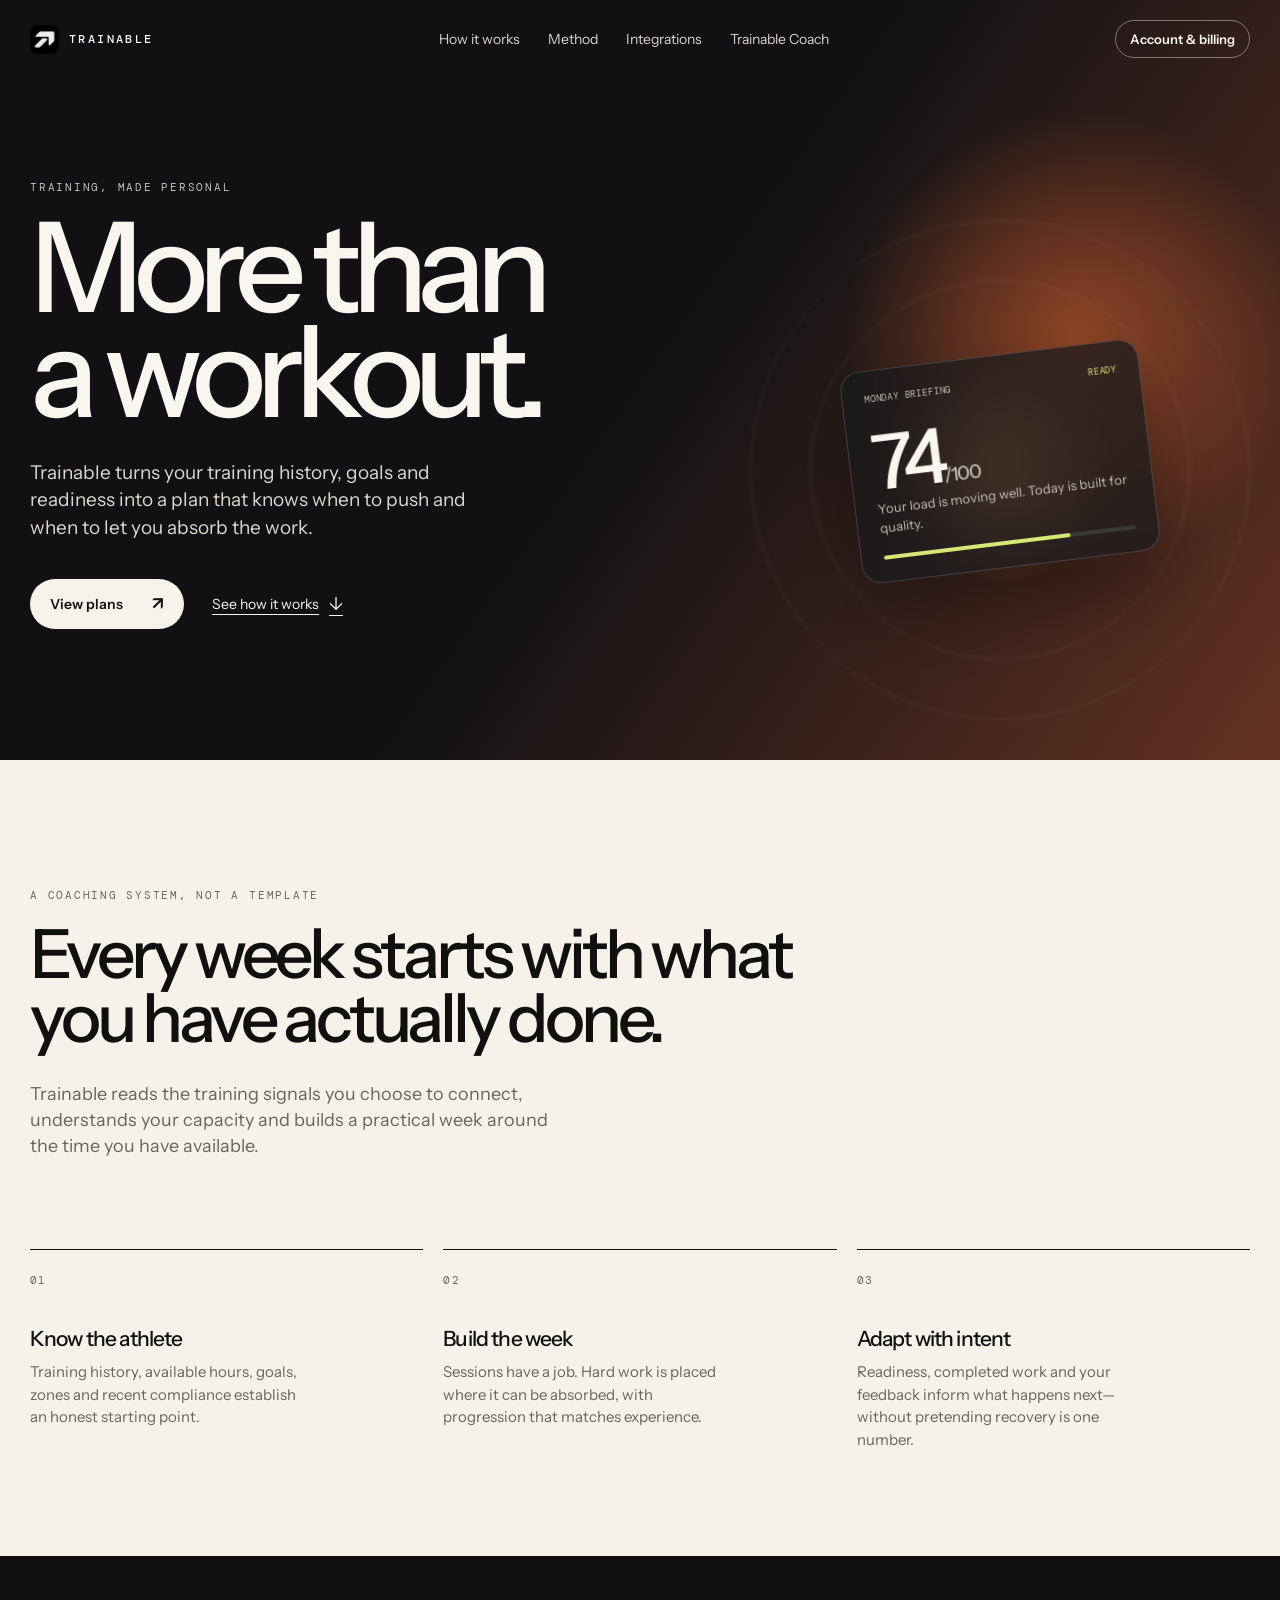
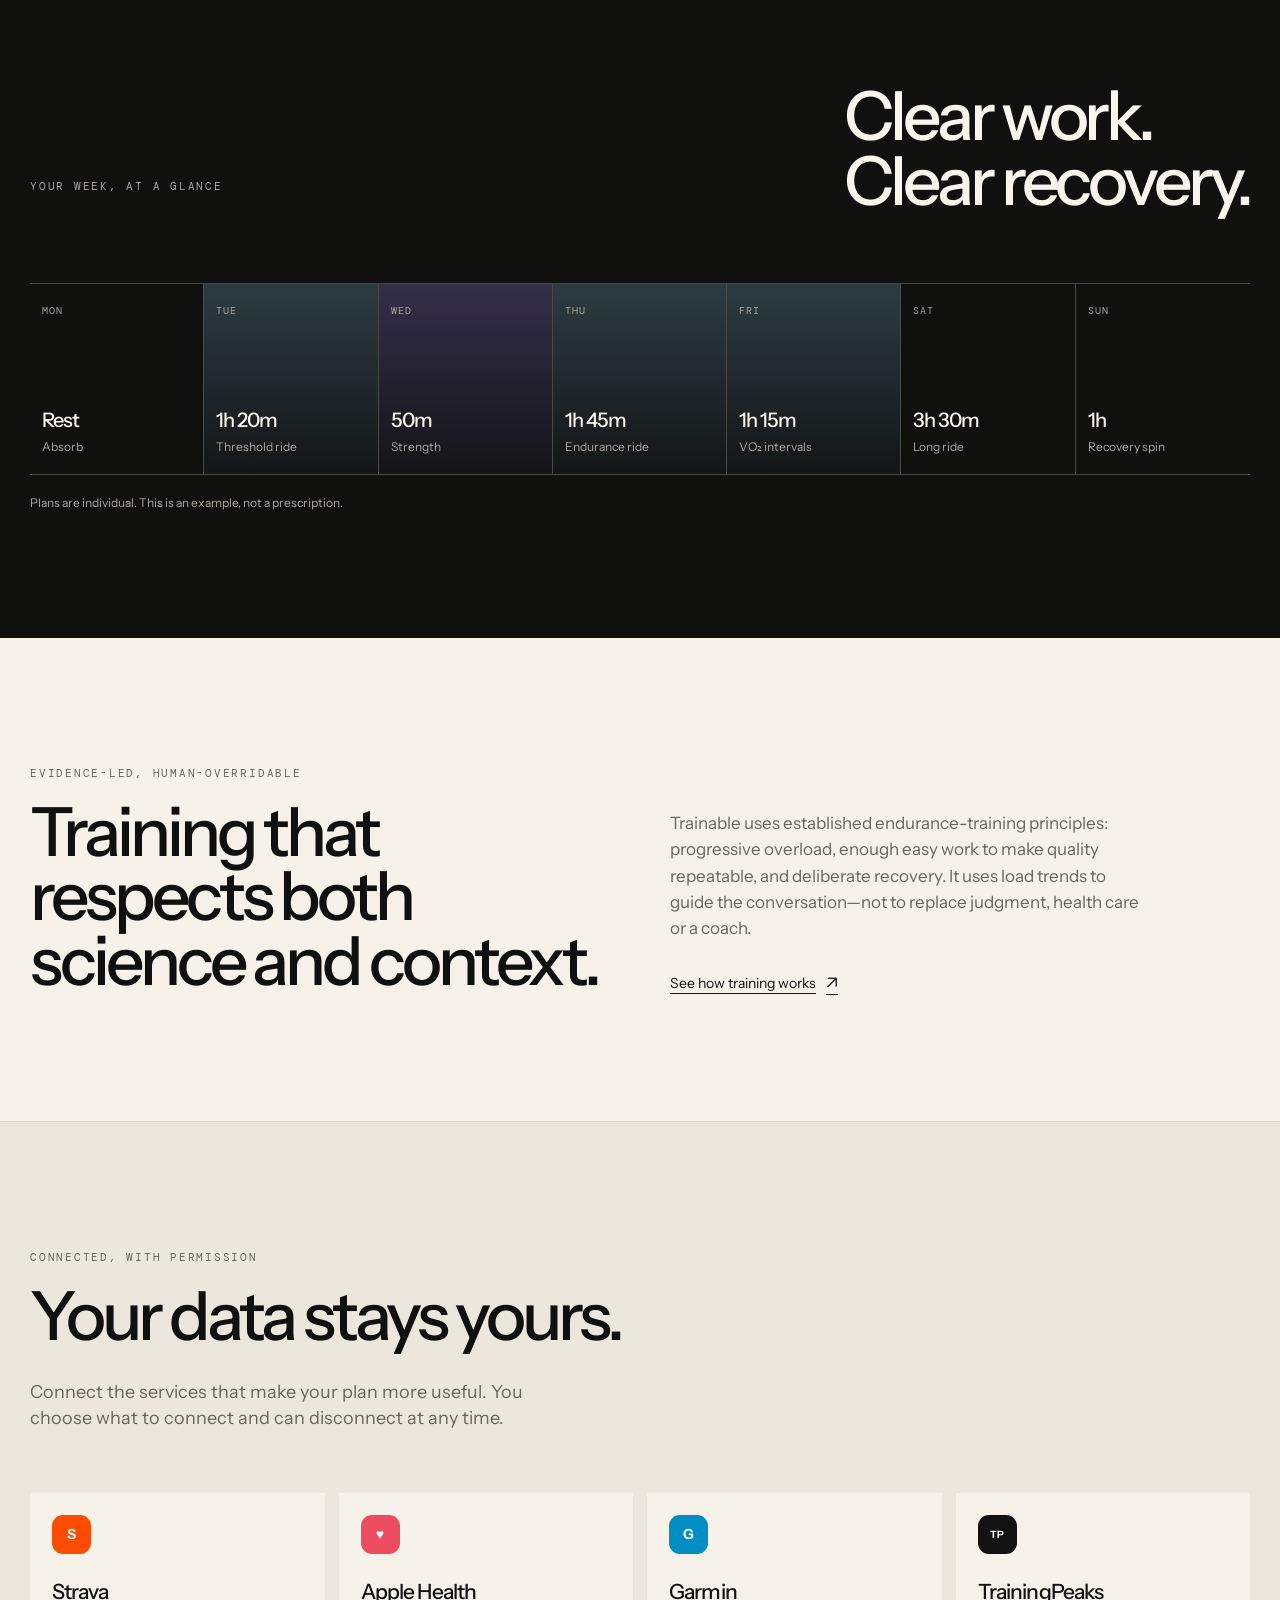
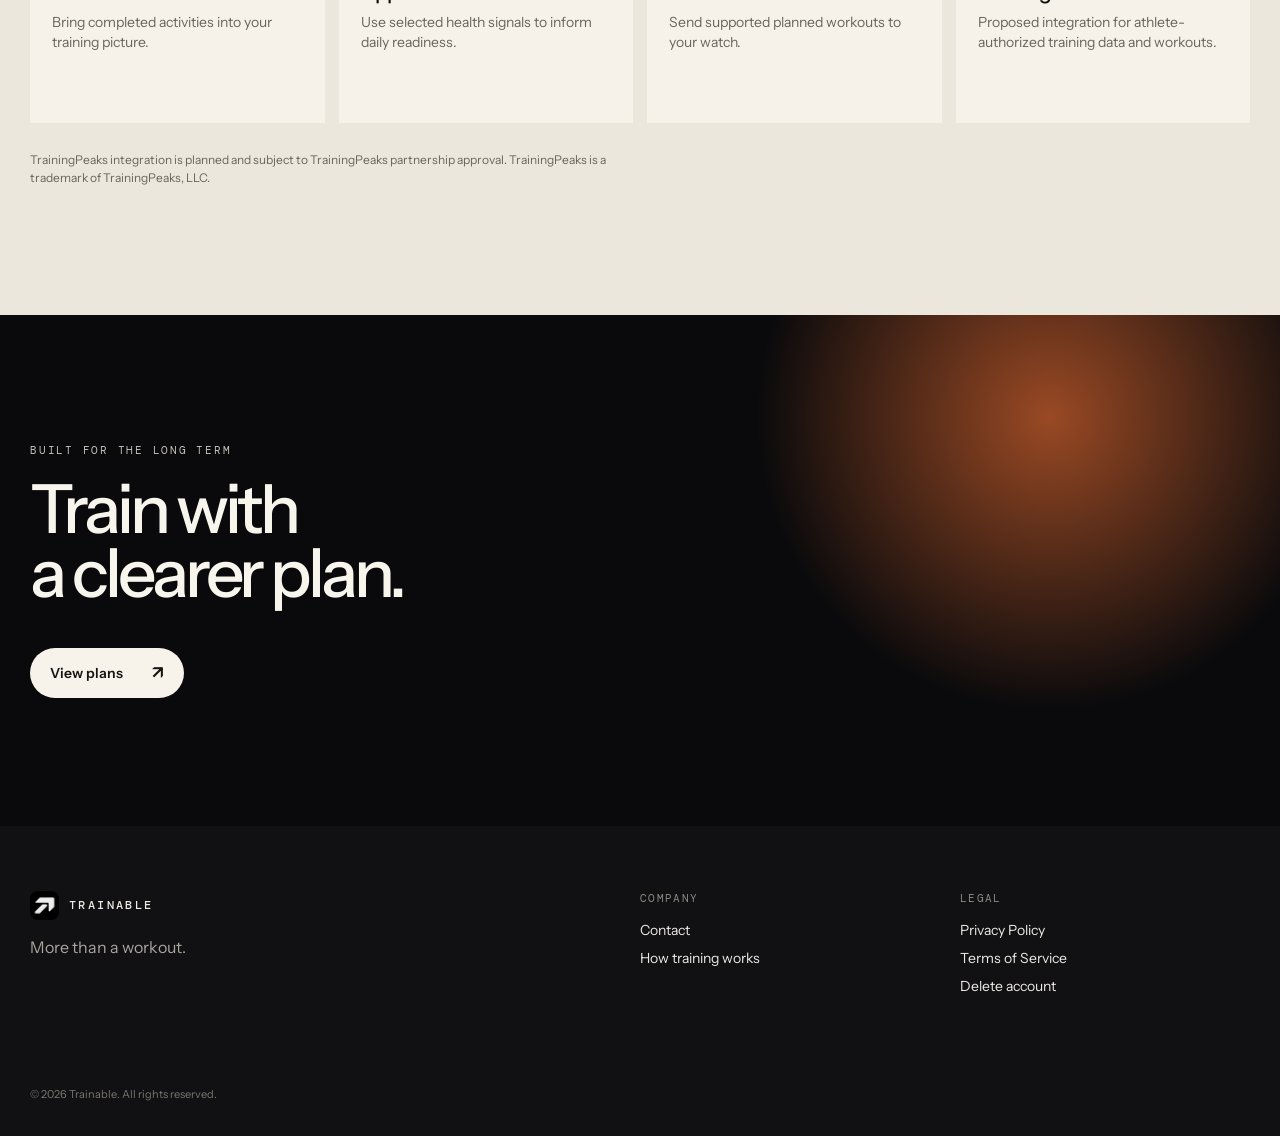
==== index.html @ 9a275805 "Launch Trainable website and coach workspace" ====
<!doctype html>
<html lang="en">
  <head>
    <meta charset="utf-8" />
    <meta name="viewport" content="width=device-width, initial-scale=1" />
    <meta name="description" content="Trainable creates adaptive endurance training plans from your real training data, goals, and readiness." />
    <meta name="theme-color" content="#0a0a0c" />
    <title>Trainable — More than a workout</title>
    <link rel="icon" href="./assets/trainable-mark-dark.png" type="image/png" />
    <link rel="stylesheet" href="./styles.css" />
  </head>
  <body>
    <header class="site-header">
      <a class="wordmark" href="#top" aria-label="Trainable home">
        <img class="brand-logo" src="./assets/trainable-mark-dark.png" alt="" />
        <span>TRAINABLE</span>
      </a>
      <nav aria-label="Main navigation">
        <a href="#how-it-works">How it works</a>
        <a href="#method">Method</a>
        <a href="#integrations">Integrations</a>
        <a href="./coach/">Trainable Coach</a>
      </nav>
      <a class="header-cta" href="./billing.html">Account & billing</a>
    </header>

    <main id="top">
      <section class="hero section">
        <p class="eyebrow">TRAINING, MADE PERSONAL</p>
        <h1>More than<br />a workout.</h1>
        <p class="hero-copy">Trainable turns your training history, goals and readiness into a plan that knows when to push and when to let you absorb the work.</p>
        <div class="hero-actions">
          <a class="button button-light" href="./billing.html">View plans <span>↗</span></a>
          <a class="text-link" href="#how-it-works">See how it works <span>↓</span></a>
        </div>
        <div class="hero-orbit" aria-hidden="true">
          <div class="orb orb-one"></div><div class="orb orb-two"></div><div class="orb orb-three"></div>
          <div class="hero-card">
            <div class="hero-card-top"><span>MONDAY BRIEFING</span><em>READY</em></div>
            <strong>74<span>/100</span></strong>
            <p>Your load is moving well. Today is built for quality.</p>
            <div class="meter"><i></i></div>
          </div>
        </div>
      </section>

      <section class="statement section" id="how-it-works">
        <p class="eyebrow">A COACHING SYSTEM, NOT A TEMPLATE</p>
        <h2>Every week starts with what you have actually done.</h2>
        <p class="lede">Trainable reads the training signals you choose to connect, understands your capacity and builds a practical week around the time you have available.</p>
        <div class="feature-grid">
          <article><span class="number">01</span><h3>Know the athlete</h3><p>Training history, available hours, goals, zones and recent compliance establish an honest starting point.</p></article>
          <article><span class="number">02</span><h3>Build the week</h3><p>Sessions have a job. Hard work is placed where it can be absorbed, with progression that matches experience.</p></article>
          <article><span class="number">03</span><h3>Adapt with intent</h3><p>Readiness, completed work and your feedback inform what happens next—without pretending recovery is one number.</p></article>
        </div>
      </section>

      <section class="week section">
        <div class="section-heading"><p class="eyebrow">YOUR WEEK, AT A GLANCE</p><h2>Clear work.<br />Clear recovery.</h2></div>
        <div class="week-board" aria-label="Example weekly training plan">
          <div class="day"><span>MON</span><b>Rest</b><small>Absorb</small></div>
          <div class="day ride"><span>TUE</span><b>1h 20m</b><small>Threshold ride</small></div>
          <div class="day gym"><span>WED</span><b>50m</b><small>Strength</small></div>
          <div class="day ride"><span>THU</span><b>1h 45m</b><small>Endurance ride</small></div>
          <div class="day ride"><span>FRI</span><b>1h 15m</b><small>VO₂ intervals</small></div>
          <div class="day"><span>SAT</span><b>3h 30m</b><small>Long ride</small></div>
          <div class="day"><span>SUN</span><b>1h</b><small>Recovery spin</small></div>
        </div>
        <p class="week-note">Plans are individual. This is an example, not a prescription.</p>
      </section>

      <section class="method section" id="method">
        <div><p class="eyebrow">EVIDENCE-LED, HUMAN-OVERRIDABLE</p><h2>Training that respects both science and context.</h2></div>
        <div class="method-copy"><p>Trainable uses established endurance-training principles: progressive overload, enough easy work to make quality repeatable, and deliberate recovery. It uses load trends to guide the conversation—not to replace judgment, health care or a coach.</p><a class="text-link" href="./training-method.html">See how training works <span>↗</span></a></div>
      </section>

      <section class="integrations section" id="integrations">
        <p class="eyebrow">CONNECTED, WITH PERMISSION</p>
        <h2>Your data stays yours.</h2>
        <p class="lede">Connect the services that make your plan more useful. You choose what to connect and can disconnect at any time.</p>
        <div class="integration-grid">
          <div><span class="integration-icon strava">S</span><h3>Strava</h3><p>Bring completed activities into your training picture.</p></div>
          <div><span class="integration-icon health">♥</span><h3>Apple Health</h3><p>Use selected health signals to inform daily readiness.</p></div>
          <div><span class="integration-icon garmin">G</span><h3>Garmin</h3><p>Send supported planned workouts to your watch.</p></div>
          <div><span class="integration-icon tp">TP</span><h3>TrainingPeaks</h3><p>Proposed integration for athlete-authorized training data and workouts.</p></div>
        </div>
        <p class="disclosure">TrainingPeaks integration is planned and subject to TrainingPeaks partnership approval. TrainingPeaks is a trademark of TrainingPeaks, LLC.</p>
      </section>

      <section class="cta section">
        <p class="eyebrow">BUILT FOR THE LONG TERM</p>
        <h2>Train with<br />a clearer plan.</h2>
        <a class="button button-light" href="./billing.html">View plans <span>↗</span></a>
      </section>
    </main>

    <footer>
      <div class="footer-brand"><a class="wordmark" href="#top"><img class="brand-logo" src="./assets/trainable-mark-dark.png" alt="" /><span>TRAINABLE</span></a><p>More than a workout.</p></div>
      <div><p class="footer-label">COMPANY</p><a href="mailto:matthewd7772@gmail.com">Contact</a><a href="./training-method.html">How training works</a></div>
      <div><p class="footer-label">LEGAL</p><a href="https://txrsajvaqhqrlpsgjeyn.supabase.co/storage/v1/object/public/public-docs/privacy-policy.txt">Privacy Policy</a><a href="https://txrsajvaqhqrlpsgjeyn.supabase.co/storage/v1/object/public/public-docs/terms-of-service.txt">Terms of Service</a><a href="mailto:matthewd7772@gmail.com?subject=Trainable%20account%20deletion">Delete account</a></div>
      <p class="copyright">© 2026 Trainable. All rights reserved.</p>
    </footer>
  </body>
</html>
---- styles.css ----
@import url('https://fonts.googleapis.com/css2?family=DM+Mono:wght@400;500&family=Instrument+Sans:ital,wdth,wght@0,75..100,400..700;1,75..100,400..700&display=swap');

:root { --paper:#f6f2ea; --ink:#10100f; --soft:#69655c; --line:#d9d3c8; --carbon:#0a0a0c; --card:#18191c; --ember:#df642e; --lime:#d7e773; }
* { box-sizing:border-box; } html { scroll-behavior:smooth; } body { margin:0; background:var(--paper); color:var(--ink); font-family:"Instrument Sans",Arial,sans-serif; } a { color:inherit; text-decoration:none; } .section { padding:clamp(72px,10vw,150px) max(24px,calc((100vw - 1220px)/2)); } .site-header { height:78px; width:100%; display:flex; align-items:center; justify-content:space-between; padding:0 max(24px,calc((100vw - 1220px)/2)); position:absolute; z-index:2; color:#f9f6ef; } .wordmark { display:flex; align-items:center; gap:10px; font-family:"DM Mono",monospace; font-size:12px; letter-spacing:.20em; font-weight:500; } .brand-logo { width:29px; height:29px; display:block; object-fit:cover; border-radius:8px; } nav { display:flex; gap:28px; font-size:14px; color:#d9d4ca; } nav a:hover,.text-link:hover { opacity:.65; } .header-cta { font-size:13px; font-weight:600; border:1px solid rgba(255,255,255,.4); padding:10px 14px; border-radius:100px; }
.hero { min-height:760px; overflow:hidden; position:relative; color:#f9f6ef; background:radial-gradient(circle at 84% 45%,rgba(217,98,46,.56),transparent 20%),linear-gradient(125deg,#111114 16%,#111114 50%,#633222 100%); padding-top:180px; } .eyebrow { margin:0 0 20px; font-family:"DM Mono",monospace; font-size:11px; letter-spacing:.16em; color:var(--soft); } .hero .eyebrow,.cta .eyebrow { color:#c5c0b7; } h1,h2,h3,p { margin-top:0; } h1 { max-width:760px; font-size:clamp(58px,9.8vw,142px); font-weight:500; letter-spacing:-.075em; line-height:.84; margin-bottom:34px; } .hero-copy { font-size:19px; line-height:1.45; max-width:460px; color:#ddd8cf; } .hero-actions { display:flex; align-items:center; gap:28px; margin-top:38px; } .button { display:inline-flex; gap:28px; align-items:center; border-radius:100px; padding:16px 20px; font-size:14px; font-weight:600; } .button-light { background:#f7f3eb; color:#141413; } .button span,.text-link span { font-size:18px; line-height:0; } .text-link { font-size:14px; display:inline-flex; gap:10px; align-items:center; text-decoration:underline; text-underline-offset:5px; }
.hero-orbit { width:500px; height:500px; position:absolute; right:max(24px,calc((100vw - 1220px)/2)); bottom:40px; } .orb { position:absolute; border-radius:50%; filter:blur(2px); } .orb-one { width:100%; height:100%; border:1px solid rgba(255,255,255,.13); } .orb-two { width:76%; height:76%; left:12%; top:12%; border:1px solid rgba(255,255,255,.15); } .orb-three { width:50%; height:50%; left:25%; top:25%; background:radial-gradient(circle,#f2a05e,transparent 65%); opacity:.55; } .hero-card { position:absolute; left:20%; top:27%; width:300px; padding:22px; background:rgba(23,24,27,.72); border:1px solid rgba(255,255,255,.16); backdrop-filter:blur(16px); border-radius:20px; transform:rotate(-7deg); box-shadow:0 35px 80px rgba(0,0,0,.34); } .hero-card-top { display:flex; justify-content:space-between; font-family:"DM Mono",monospace; color:#c6c1b7; font-size:9px; letter-spacing:.09em; } .hero-card-top em { font-style:normal; color:var(--lime); } .hero-card strong { display:block; font-size:76px; font-weight:500; letter-spacing:-.07em; margin:28px 0 6px; line-height:.8; } .hero-card strong span { font-size:19px; color:#beb8ae; letter-spacing:-.04em; } .hero-card p { color:#c6c1b7; font-size:13px; line-height:1.45; margin:0; } .meter { height:4px; background:#393936; border-radius:99px; margin-top:19px; overflow:hidden; } .meter i { display:block; width:74%; height:100%; background:var(--lime); border-radius:inherit; }
.statement { padding-bottom:90px; } h2 { font-size:clamp(40px,5.3vw,75px); font-weight:500; letter-spacing:-.06em; line-height:.95; max-width:790px; margin-bottom:30px; } .lede { max-width:540px; color:var(--soft); font-size:18px; line-height:1.45; } .feature-grid { display:grid; grid-template-columns:repeat(3,1fr); gap:20px; margin-top:90px; } .feature-grid article { border-top:1px solid var(--ink); padding-top:18px; } .number,.footer-label { color:var(--soft); font:11px "DM Mono",monospace; letter-spacing:.12em; } h3 { font-size:21px; font-weight:500; letter-spacing:-.04em; margin:38px 0 10px; } .feature-grid p { max-width:285px; color:var(--soft); font-size:15px; line-height:1.5; }
.week { background:var(--ink); color:#f8f5ed; } .section-heading { display:flex; align-items:flex-end; justify-content:space-between; } .section-heading h2 { margin-bottom:0; } .week .eyebrow { color:#aaa69d; } .week-board { margin-top:70px; display:grid; grid-template-columns:repeat(7,1fr); border-top:1px solid #4a4945; border-bottom:1px solid #4a4945; } .day { min-height:190px; padding:20px 12px; border-right:1px solid #4a4945; display:flex; flex-direction:column; } .day:last-child { border-right:0; } .day span { font:10px "DM Mono",monospace; color:#aaa69d; letter-spacing:.1em; } .day b { margin-top:auto; font-size:20px; letter-spacing:-.05em; font-weight:500; } .day small { margin-top:7px; color:#aaa69d; font-size:12px; } .day.ride { background:linear-gradient(180deg,rgba(131,190,222,.25),rgba(131,190,222,.03)); } .day.gym { background:linear-gradient(180deg,rgba(158,138,245,.25),rgba(158,138,245,.03)); } .week-note { color:#aaa69d; font-size:12px; margin:20px 0 0; }
.method { display:grid; grid-template-columns:1fr 1fr; gap:60px; border-bottom:1px solid var(--line); } .method h2 { margin-bottom:0; } .method-copy { padding-top:44px; max-width:470px; } .method-copy p { color:var(--soft); line-height:1.55; font-size:17px; margin-bottom:30px; }
.integrations { background:#ece7dc; } .integration-grid { margin-top:62px; display:grid; grid-template-columns:repeat(4,1fr); gap:14px; } .integration-grid>div { background:var(--paper); padding:22px; min-height:230px; display:flex; flex-direction:column; } .integration-grid h3 { margin:25px 0 8px; } .integration-grid p { color:var(--soft); font-size:14px; line-height:1.45; margin:0; } .integration-icon { display:grid; place-items:center; height:39px; width:39px; border-radius:11px; color:#fff; font-size:14px; font-weight:700; } .strava { background:#fc4c02; } .health { background:#ec4d61; } .garmin { background:#008ec4; } .tp { background:#121212; font-size:10px; } .disclosure { max-width:600px; color:var(--soft); font-size:12px; line-height:1.5; margin:28px 0 0; }
.cta { color:#f8f5ed; background:radial-gradient(circle at 82% 20%,rgba(214,100,46,.7),transparent 26%),#0a0a0c; } .cta h2 { margin-bottom:42px; } footer { min-height:310px; padding:65px max(24px,calc((100vw - 1220px)/2)) 30px; background:#111113; color:#eeebe4; display:grid; grid-template-columns:2fr 1fr 1fr; gap:30px; position:relative; } footer .wordmark { margin-bottom:17px; } .footer-brand>p { color:#aaa69d; } footer>div:not(.footer-brand) { display:flex; flex-direction:column; gap:10px; font-size:14px; } .footer-label { color:#8d8a83; margin:0 0 6px; } footer a:hover { color:var(--lime); } .copyright { position:absolute; bottom:24px; left:max(24px,calc((100vw - 1220px)/2)); color:#79766f; font-size:11px; }
.document-page { background:var(--paper); } .document-page .site-header { position:relative; color:var(--ink); border-bottom:1px solid var(--line); } .document-page .header-cta { border-color:var(--ink); } .document { max-width:940px; padding-top:110px; padding-bottom:130px; } .document h1 { font-size:clamp(55px,8vw,112px); max-width:900px; } .document .intro { font-size:21px; color:var(--soft); max-width:650px; line-height:1.45; margin-bottom:80px; } .document h2 { font-size:30px; margin:52px 0 15px; letter-spacing:-.045em; } .document main>p:not(.eyebrow):not(.intro) { max-width:680px; color:#3f3d38; font-size:17px; line-height:1.6; } .document-page footer { min-height:110px; display:block; padding-top:35px; } .document-page .copyright { position:static; }
@media (max-width:800px) { nav { display:none; } .hero { min-height:800px; padding-top:145px; } .hero-orbit { transform:scale(.75); transform-origin:bottom right; right:-75px; bottom:-5px; } .feature-grid,.integration-grid { grid-template-columns:1fr; gap:35px; } .feature-grid article { display:grid; grid-template-columns:70px 1fr; column-gap:10px; } .feature-grid h3 { margin:0; } .feature-grid p { grid-column:2; margin:12px 0 0; } .section-heading,.method { display:block; } .method-copy { padding-top:0; } .week-board { overflow-x:auto; grid-template-columns:repeat(7,112px); margin-right:-24px; } .day { min-height:170px; } .integration-grid>div { min-height:0; } footer { grid-template-columns:1fr 1fr; padding-bottom:85px; } .footer-brand { grid-column:1/-1; } }
@media (max-width:480px) { .header-cta { padding:8px 11px; } h1 { letter-spacing:-.08em; } .hero-copy { font-size:17px; max-width:330px; } .hero-actions { flex-direction:column; align-items:flex-start; gap:20px; } .hero-orbit { transform:scale(.58); right:-115px; bottom:-60px; } h2 { font-size:43px; } }

.billing-page { min-height:100vh; padding-top:160px; max-width:1220px; margin:auto; }
.billing-document .site-header { color:var(--ink); }
.billing-page h1 { font-size:clamp(54px,8vw,108px); max-width:760px; }
.billing-status { min-height:24px; margin:30px 0 0; color:var(--soft); font-size:15px; }
.billing-status.is-error { color:#aa2c22; }
.billing-form { display:grid; grid-template-columns:repeat(2,minmax(0,260px)) auto; gap:14px; align-items:end; margin-top:30px; }
.billing-form label { display:grid; gap:8px; color:var(--soft); font:11px "DM Mono",monospace; letter-spacing:.1em; }
.billing-form input { border:1px solid var(--line); background:#fffdfa; border-radius:4px; padding:14px; color:var(--ink); font:16px "Instrument Sans",sans-serif; }
.billing-form .button { border:0; cursor:pointer; }
.billing-plans { display:grid; grid-template-columns:repeat(2,minmax(0,360px)); gap:16px; margin-top:36px; }
.billing-plans[hidden], .billing-manage[hidden], .billing-form[hidden], .billing-social[hidden], .billing-sign-out[hidden] { display:none !important; }
.billing-social { display:flex; flex-wrap:wrap; gap:12px; align-items:center; margin-top:30px; }
.billing-social .button { border:1px solid var(--line); cursor:pointer; }
.billing-social p { flex-basis:100%; color:var(--soft); font-size:13px; margin:0; }
.billing-sign-out { display:inline-flex; border:0; background:none; cursor:pointer; margin-left:22px; color:inherit; }
.billing-plans article { background:var(--carbon); color:#f8f5ed; min-height:270px; padding:28px; display:flex; flex-direction:column; align-items:flex-start; }
.billing-plans article .eyebrow { color:#aaa69d; }.billing-plans h2 { font-size:40px; margin-bottom:12px; }.billing-plans p:not(.eyebrow) { color:#c8c3ba; line-height:1.45; }.billing-plans .button { margin-top:auto; border:0; cursor:pointer; }
.billing-manage { margin-top:28px; border:0; background:transparent; padding:0; cursor:pointer; color:var(--ink); }.billing-note { max-width:550px; margin-top:32px; color:var(--soft); font-size:13px; line-height:1.5; }
.billing-version { margin-top:12px; color:var(--soft); font:10px "DM Mono",monospace; letter-spacing:.08em; }
@media (max-width:800px) { .billing-page { padding-top:130px; }.billing-form,.billing-plans { grid-template-columns:1fr; max-width:420px; }.billing-form .button { width:max-content; } }
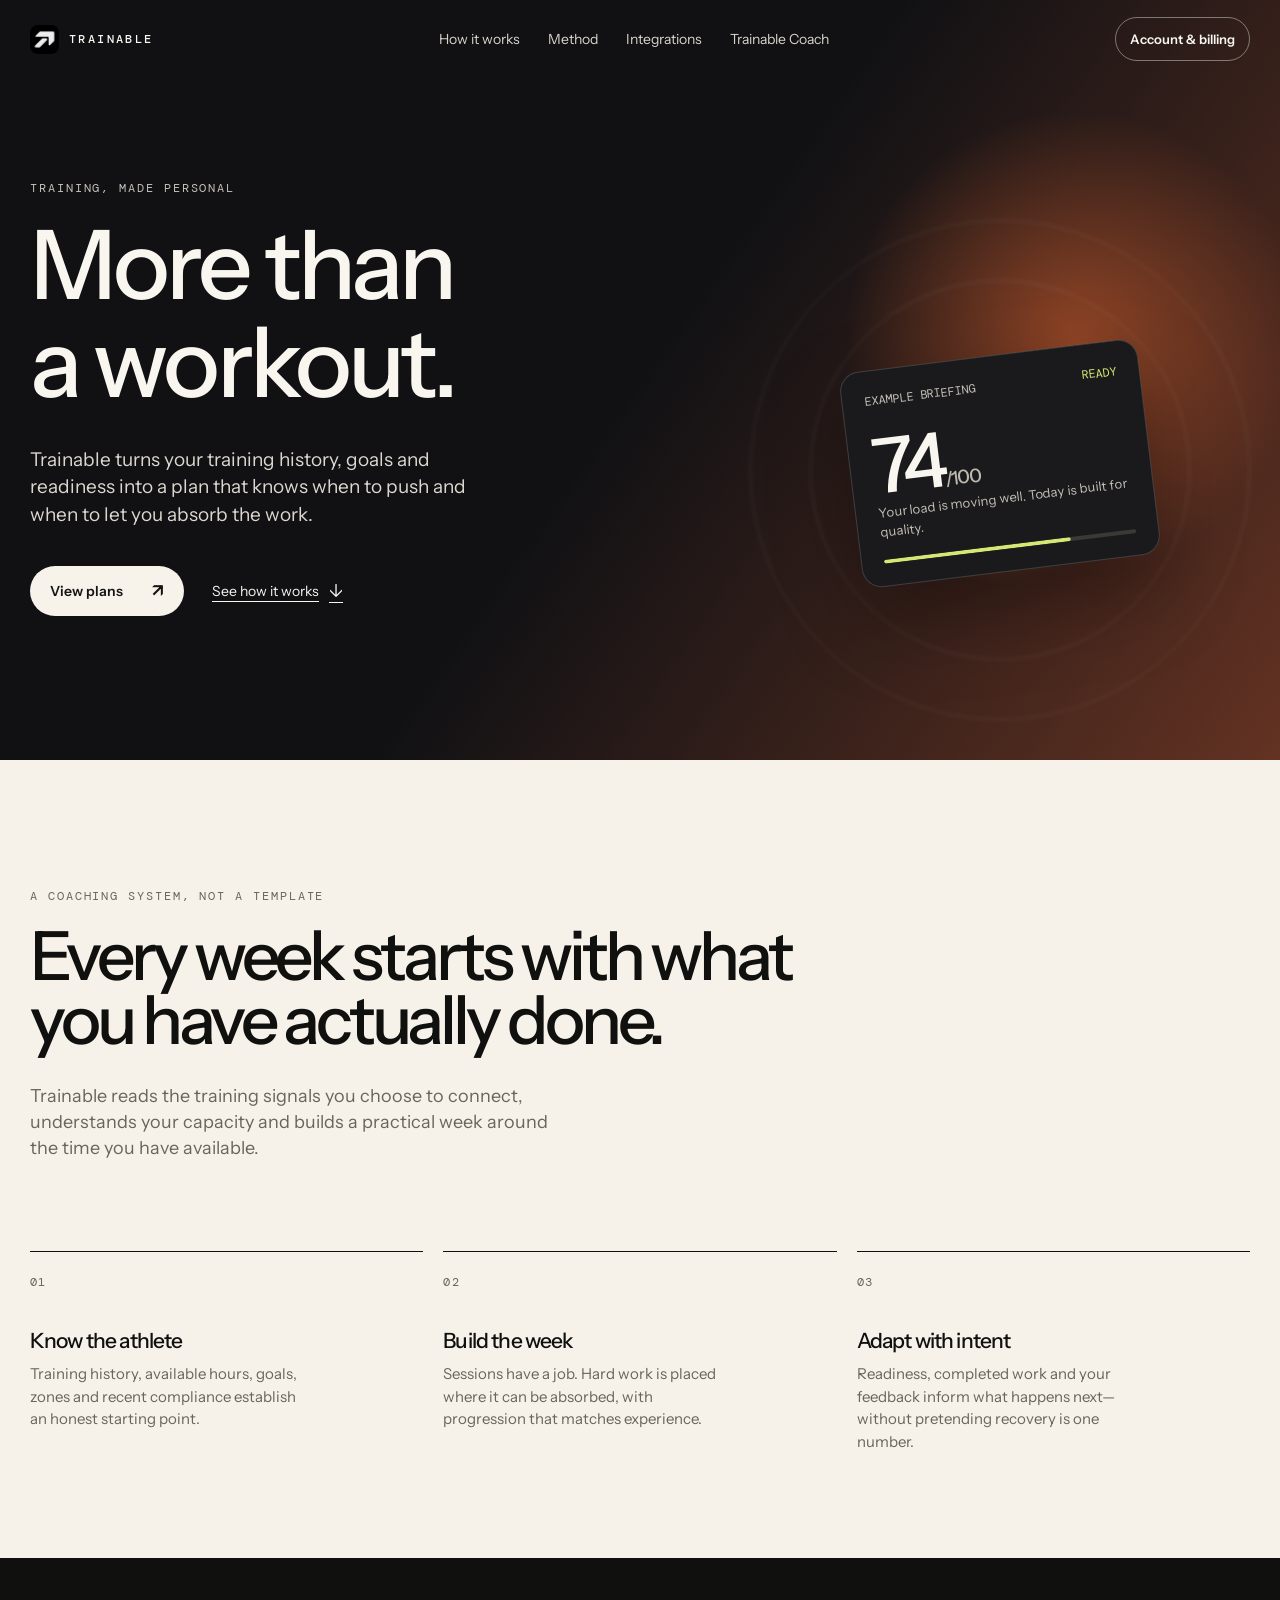
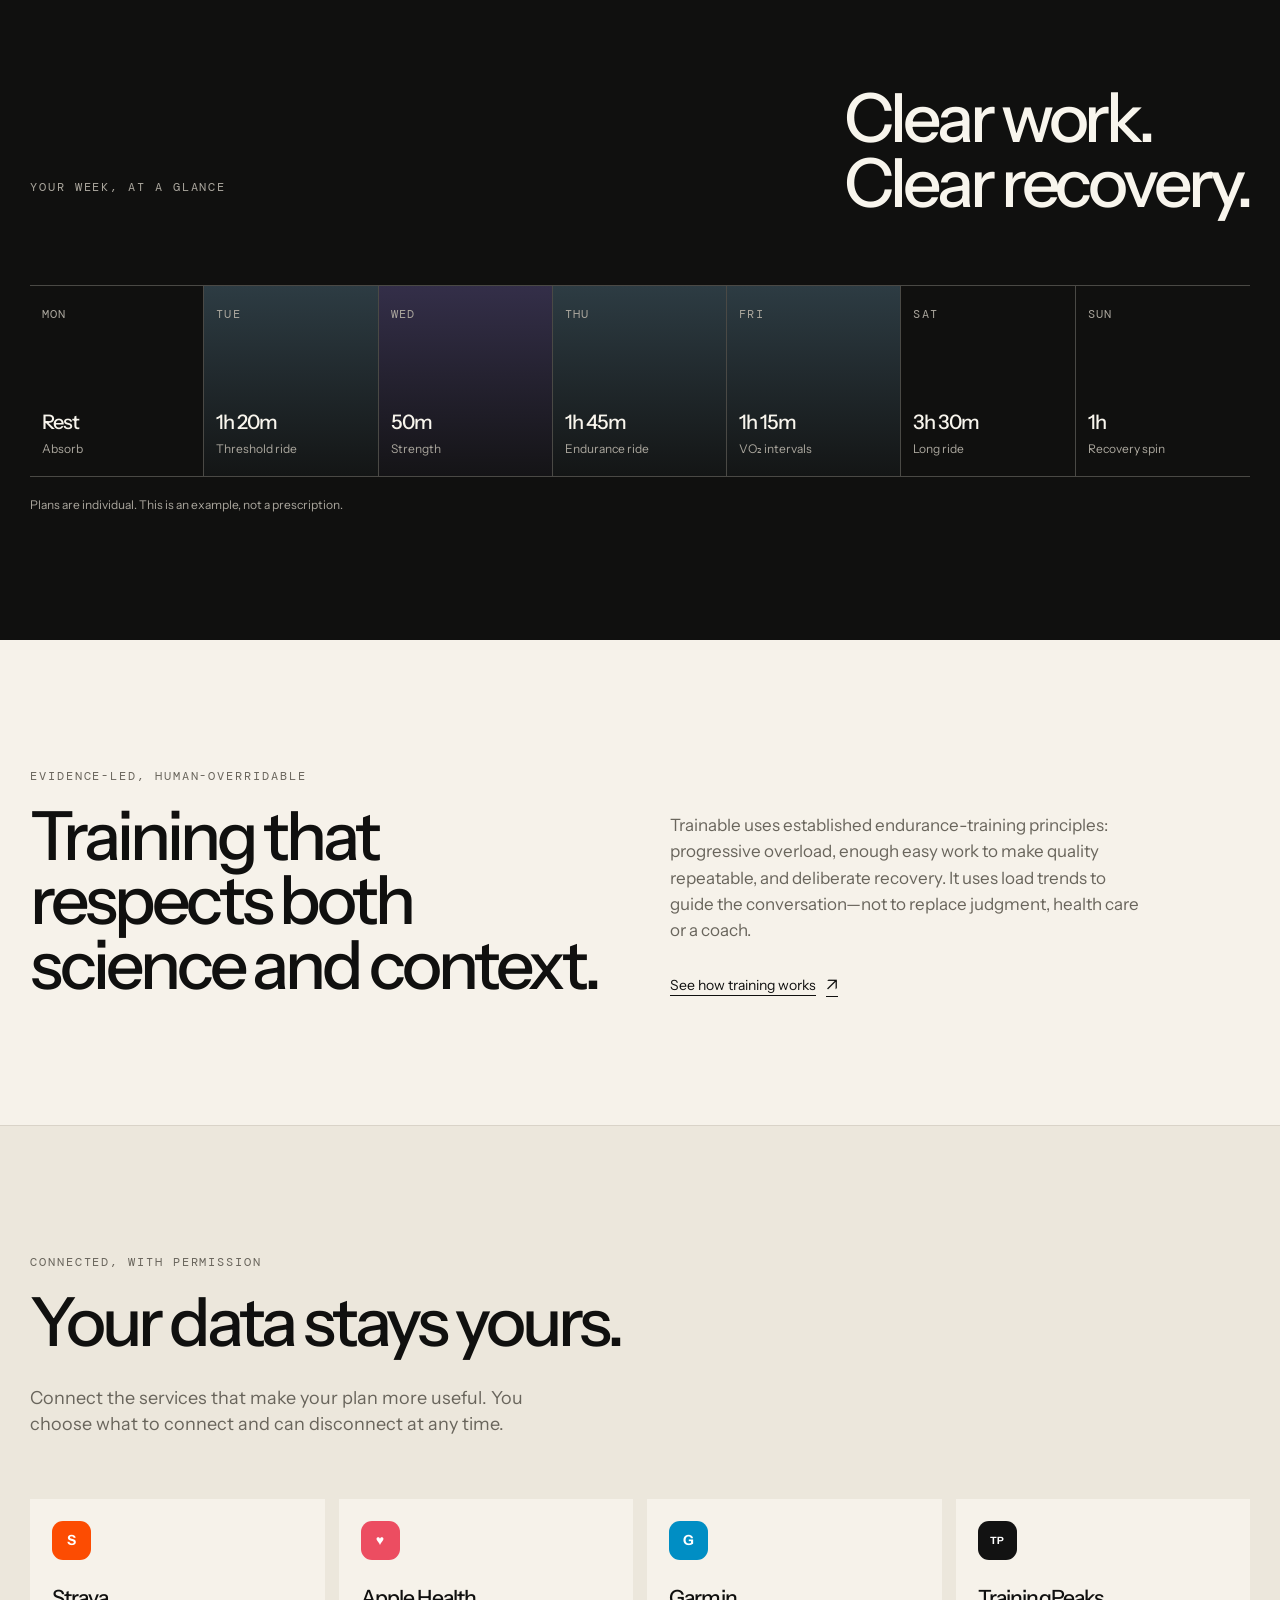
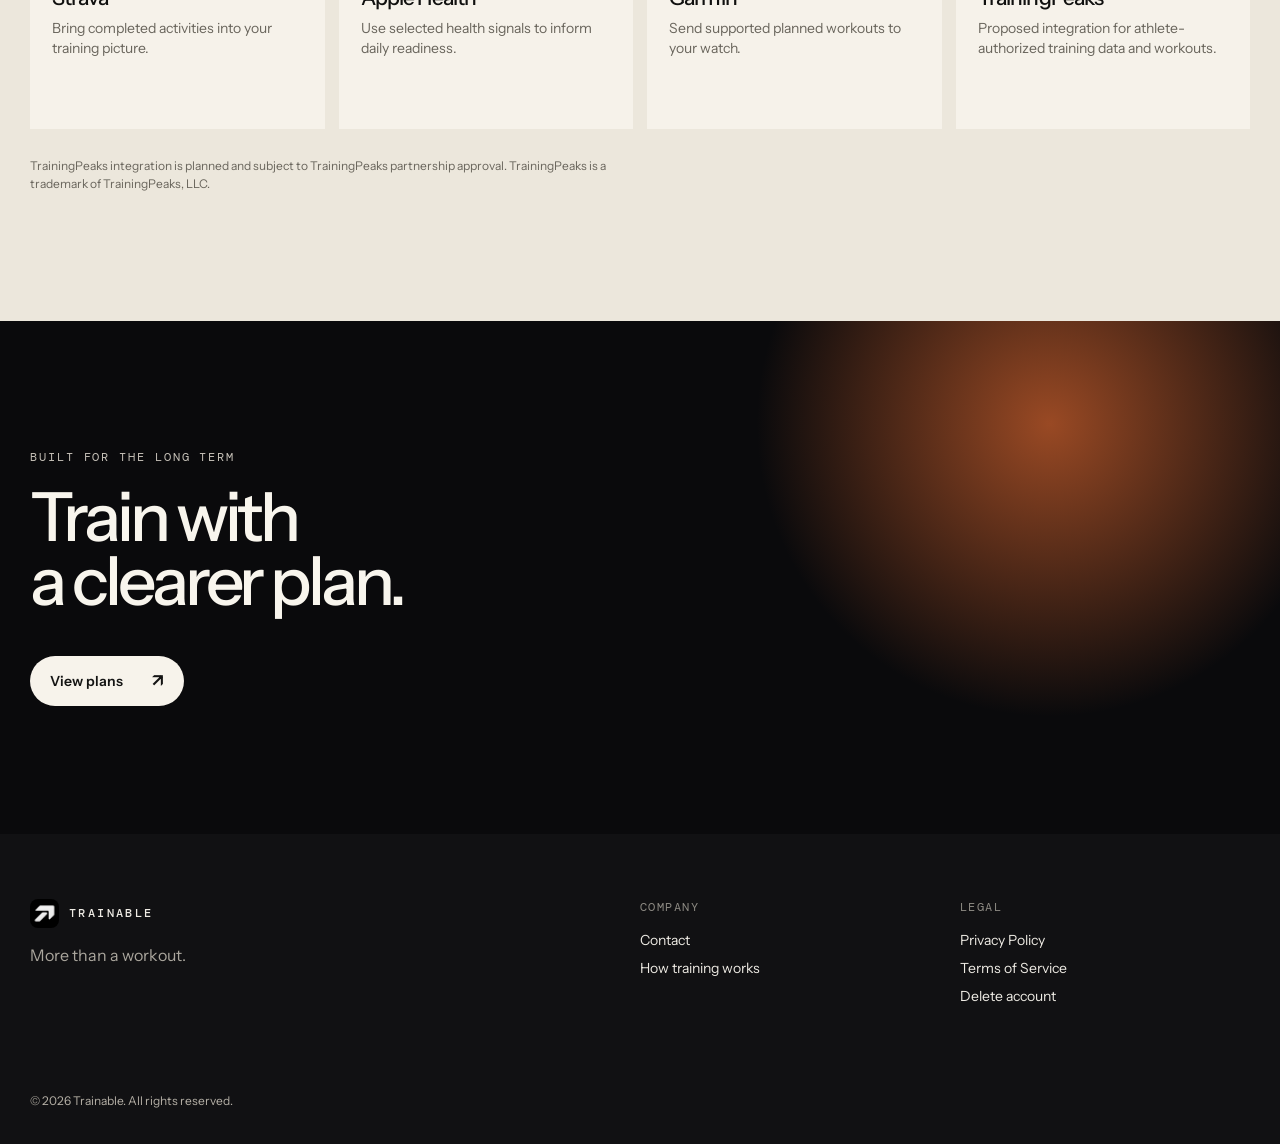
==== commit aab2671f: "Publish coach workspace improvements from Trainable PR #53 Static website bundle from merged source " ====
--- a/index.html
+++ b/index.html
@@ -7,9 +7,9 @@
     <meta name="theme-color" content="#0a0a0c" />
     <title>Trainable — More than a workout</title>
     <link rel="icon" href="./assets/trainable-mark-dark.png" type="image/png" />
-    <link rel="stylesheet" href="./styles.css" />
+    <link rel="stylesheet" href="./styles.css?v=20261024-site-1" />
   </head>
-  <body>
+  <body><a class="skip-link" href="#top">Skip to content</a>
     <header class="site-header">
       <a class="wordmark" href="#top" aria-label="Trainable home">
         <img class="brand-logo" src="./assets/trainable-mark-dark.png" alt="" />
@@ -22,9 +22,9 @@
         <a href="./coach/">Trainable Coach</a>
       </nav>
       <a class="header-cta" href="./billing.html">Account & billing</a>
-    </header>
+    <details class="site-mobile-nav"><summary>Menu</summary><nav aria-label="Site pages"><a href="./">Home</a><a href="./coach/">Coach workspace</a><a href="./training-method.html">Training method</a><a href="./billing.html">Account &amp; billing</a></nav></details></header>
 
-    <main id="top">
+    <main id="top" tabindex="-1">
       <section class="hero section">
         <p class="eyebrow">TRAINING, MADE PERSONAL</p>
         <h1>More than<br />a workout.</h1>
@@ -36,7 +36,7 @@
         <div class="hero-orbit" aria-hidden="true">
           <div class="orb orb-one"></div><div class="orb orb-two"></div><div class="orb orb-three"></div>
           <div class="hero-card">
-            <div class="hero-card-top"><span>MONDAY BRIEFING</span><em>READY</em></div>
+            <div class="hero-card-top"><span>EXAMPLE BRIEFING</span><em>READY</em></div>
             <strong>74<span>/100</span></strong>
             <p>Your load is moving well. Today is built for quality.</p>
             <div class="meter"><i></i></div>
--- a/styles.css
+++ b/styles.css
@@ -9,7 +9,7 @@
 .method { display:grid; grid-template-columns:1fr 1fr; gap:60px; border-bottom:1px solid var(--line); } .method h2 { margin-bottom:0; } .method-copy { padding-top:44px; max-width:470px; } .method-copy p { color:var(--soft); line-height:1.55; font-size:17px; margin-bottom:30px; }
 .integrations { background:#ece7dc; } .integration-grid { margin-top:62px; display:grid; grid-template-columns:repeat(4,1fr); gap:14px; } .integration-grid>div { background:var(--paper); padding:22px; min-height:230px; display:flex; flex-direction:column; } .integration-grid h3 { margin:25px 0 8px; } .integration-grid p { color:var(--soft); font-size:14px; line-height:1.45; margin:0; } .integration-icon { display:grid; place-items:center; height:39px; width:39px; border-radius:11px; color:#fff; font-size:14px; font-weight:700; } .strava { background:#fc4c02; } .health { background:#ec4d61; } .garmin { background:#008ec4; } .tp { background:#121212; font-size:10px; } .disclosure { max-width:600px; color:var(--soft); font-size:12px; line-height:1.5; margin:28px 0 0; }
 .cta { color:#f8f5ed; background:radial-gradient(circle at 82% 20%,rgba(214,100,46,.7),transparent 26%),#0a0a0c; } .cta h2 { margin-bottom:42px; } footer { min-height:310px; padding:65px max(24px,calc((100vw - 1220px)/2)) 30px; background:#111113; color:#eeebe4; display:grid; grid-template-columns:2fr 1fr 1fr; gap:30px; position:relative; } footer .wordmark { margin-bottom:17px; } .footer-brand>p { color:#aaa69d; } footer>div:not(.footer-brand) { display:flex; flex-direction:column; gap:10px; font-size:14px; } .footer-label { color:#8d8a83; margin:0 0 6px; } footer a:hover { color:var(--lime); } .copyright { position:absolute; bottom:24px; left:max(24px,calc((100vw - 1220px)/2)); color:#79766f; font-size:11px; }
-.document-page { background:var(--paper); } .document-page .site-header { position:relative; color:var(--ink); border-bottom:1px solid var(--line); } .document-page .header-cta { border-color:var(--ink); } .document { max-width:940px; padding-top:110px; padding-bottom:130px; } .document h1 { font-size:clamp(55px,8vw,112px); max-width:900px; } .document .intro { font-size:21px; color:var(--soft); max-width:650px; line-height:1.45; margin-bottom:80px; } .document h2 { font-size:30px; margin:52px 0 15px; letter-spacing:-.045em; } .document main>p:not(.eyebrow):not(.intro) { max-width:680px; color:#3f3d38; font-size:17px; line-height:1.6; } .document-page footer { min-height:110px; display:block; padding-top:35px; } .document-page .copyright { position:static; }
+.document-page { background:var(--paper); } .document-page .site-header { position:relative; color:var(--ink); border-bottom:1px solid var(--line); } .document-page .header-cta { border-color:var(--ink); } .document { max-width:940px; padding-top:110px; padding-bottom:130px; } .document h1 { font-size:clamp(55px,8vw,112px); max-width:900px; } .document .intro { font-size:21px; color:var(--soft); max-width:650px; line-height:1.45; margin-bottom:80px; } .document h2 { font-size:30px; margin:52px 0 15px; letter-spacing:-.045em; } .document>p:not(.eyebrow):not(.intro) { max-width:680px; color:#3f3d38; font-size:17px; line-height:1.6; } .document-page footer { min-height:110px; display:block; padding-top:35px; } .document-page .copyright { position:static; }
 @media (max-width:800px) { nav { display:none; } .hero { min-height:800px; padding-top:145px; } .hero-orbit { transform:scale(.75); transform-origin:bottom right; right:-75px; bottom:-5px; } .feature-grid,.integration-grid { grid-template-columns:1fr; gap:35px; } .feature-grid article { display:grid; grid-template-columns:70px 1fr; column-gap:10px; } .feature-grid h3 { margin:0; } .feature-grid p { grid-column:2; margin:12px 0 0; } .section-heading,.method { display:block; } .method-copy { padding-top:0; } .week-board { overflow-x:auto; grid-template-columns:repeat(7,112px); margin-right:-24px; } .day { min-height:170px; } .integration-grid>div { min-height:0; } footer { grid-template-columns:1fr 1fr; padding-bottom:85px; } .footer-brand { grid-column:1/-1; } }
 @media (max-width:480px) { .header-cta { padding:8px 11px; } h1 { letter-spacing:-.08em; } .hero-copy { font-size:17px; max-width:330px; } .hero-actions { flex-direction:column; align-items:flex-start; gap:20px; } .hero-orbit { transform:scale(.58); right:-115px; bottom:-60px; } h2 { font-size:43px; } }
 
@@ -33,3 +33,51 @@
 .billing-manage { margin-top:28px; border:0; background:transparent; padding:0; cursor:pointer; color:var(--ink); }.billing-note { max-width:550px; margin-top:32px; color:var(--soft); font-size:13px; line-height:1.5; }
 .billing-version { margin-top:12px; color:var(--soft); font:10px "DM Mono",monospace; letter-spacing:.08em; }
 @media (max-width:800px) { .billing-page { padding-top:130px; }.billing-form,.billing-plans { grid-template-columns:1fr; max-width:420px; }.billing-form .button { width:max-content; } }
+
+/* Public pages share readable controls and a reachable coach entry on phones. */
+:focus-visible { outline:3px solid #236db7; outline-offset:4px; }
+html { scroll-padding-top:24px; }
+.skip-link { position:fixed; top:12px; left:12px; z-index:20; padding:12px 18px; background:var(--paper); color:var(--ink); border-radius:8px; transform:translateY(-160%); }
+.skip-link:focus { transform:translateY(0); }
+.site-mobile-nav { display:none; }
+.site-header { gap:16px; }
+.site-header a,.site-mobile-nav summary { min-height:44px; display:inline-flex; align-items:center; }
+.hero h1 { font-size:clamp(3.5rem,8vw,6rem); line-height:1.02; letter-spacing:-.04em; }
+.hero-card-top,.eyebrow,.number,.footer-label,.day span,.copyright,.billing-form label,.billing-version { font-size:12px; }
+.hero-card-top { letter-spacing:0; }
+.hero-card { backdrop-filter:none; background:#1a1a1d; }
+.hero-actions { position:relative; z-index:1; }
+.document { max-width:940px; margin-inline:auto; padding-inline:clamp(24px,5vw,56px); }
+.document h1 { font-size:clamp(3rem,7vw,6rem); line-height:1.04; letter-spacing:-.04em; }
+.document h2 { line-height:1.25; }
+.document>p:not(.eyebrow):not(.intro) { max-width:70ch; font-size:17px; line-height:1.7; }
+.billing-page { padding-inline:clamp(24px,5vw,56px); }
+.billing-page h1 { font-size:clamp(3rem,7vw,6rem); line-height:1.04; letter-spacing:-.04em; }
+.billing-form label { letter-spacing:0; color:#514f49; line-height:1.5; }
+.billing-social .button,.billing-form .button { background:#171719; color:#fff; min-height:48px; border-radius:8px; }
+.billing-form input { min-width:0; width:100%; }
+.billing-note,.billing-version { line-height:1.6; }
+.billing-manage,.billing-sign-out { min-height:44px; }
+.document-page footer a { display:inline-flex; align-items:center; min-height:44px; }
+.copyright { color:#b5b0a6; }
+@media(max-width:800px) {
+  .site-header { padding-inline:16px; gap:8px; }
+  .wordmark { font-size:11px; letter-spacing:.12em; gap:8px; }
+  .brand-logo { width:26px; height:26px; }
+  .header-cta { font-size:12px; padding:8px 10px; }
+  .site-mobile-nav { display:block; position:relative; margin-left:auto; order:1; }
+  .site-mobile-nav summary { cursor:pointer; padding:8px 10px; border:1px solid currentColor; border-radius:8px; font-size:13px; list-style:none; }
+  .site-mobile-nav summary::-webkit-details-marker { display:none; }
+  .site-mobile-nav nav { display:flex; flex-direction:column; gap:0; position:absolute; right:0; top:52px; min-width:230px; padding:8px; border:1px solid #d9d3c8; border-radius:10px; background:var(--paper); color:var(--ink); box-shadow:0 10px 28px #0002; }
+  .site-mobile-nav a { padding:10px 12px; font-size:14px; border-radius:5px; }
+  .site-mobile-nav a:hover { background:#e8e2d7; opacity:1; }
+  .hero { padding-top:140px; }
+  .hero-orbit { pointer-events:none; }
+  .document { padding-block:64px 80px; }
+  .document .intro { margin-bottom:44px; font-size:19px; line-height:1.6; }
+  .document h2 { font-size:26px; letter-spacing:-.025em; }
+  .billing-page { padding-top:120px; }
+  .billing-page .lede { font-size:17px; line-height:1.6; }
+  .billing-sign-out { margin:16px 0 0; }
+}
+@media(prefers-reduced-motion:reduce) { html { scroll-behavior:auto; } *,*::before,*::after { animation:none!important; transition:none!important; } }
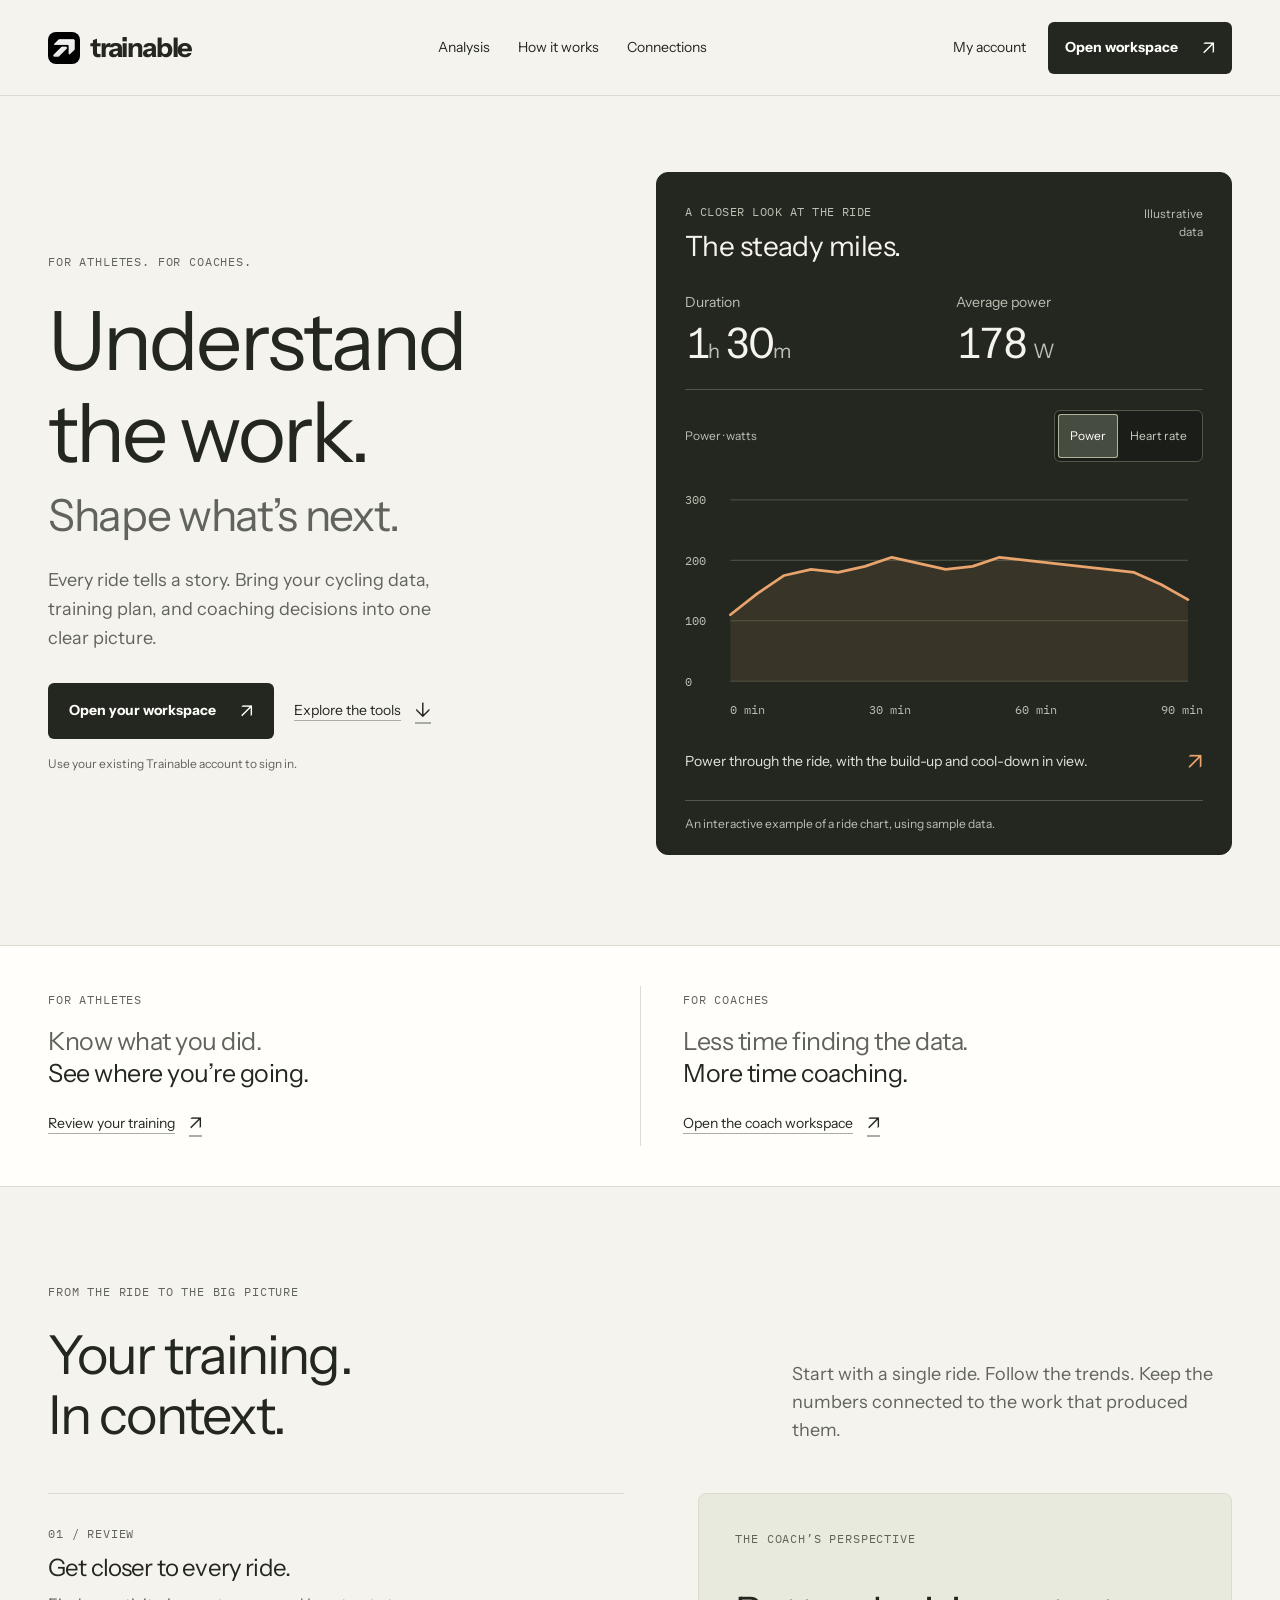
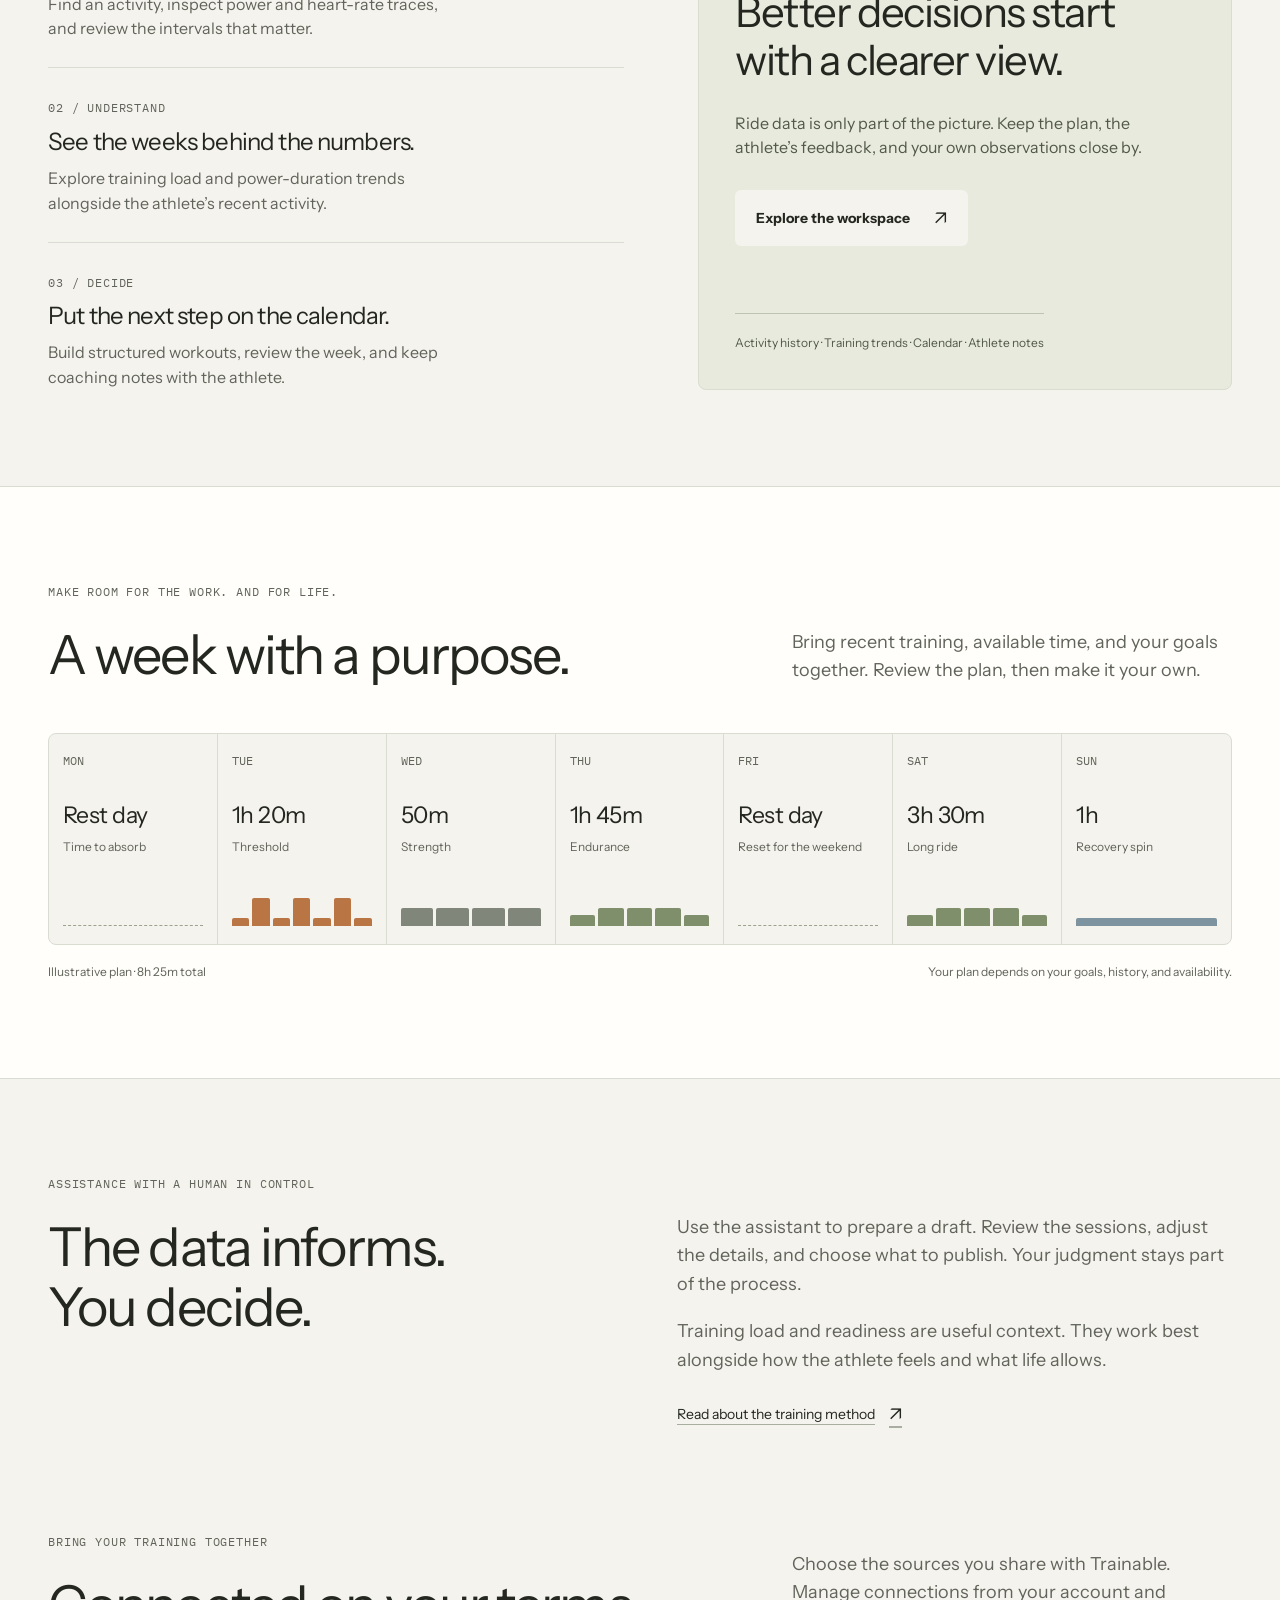
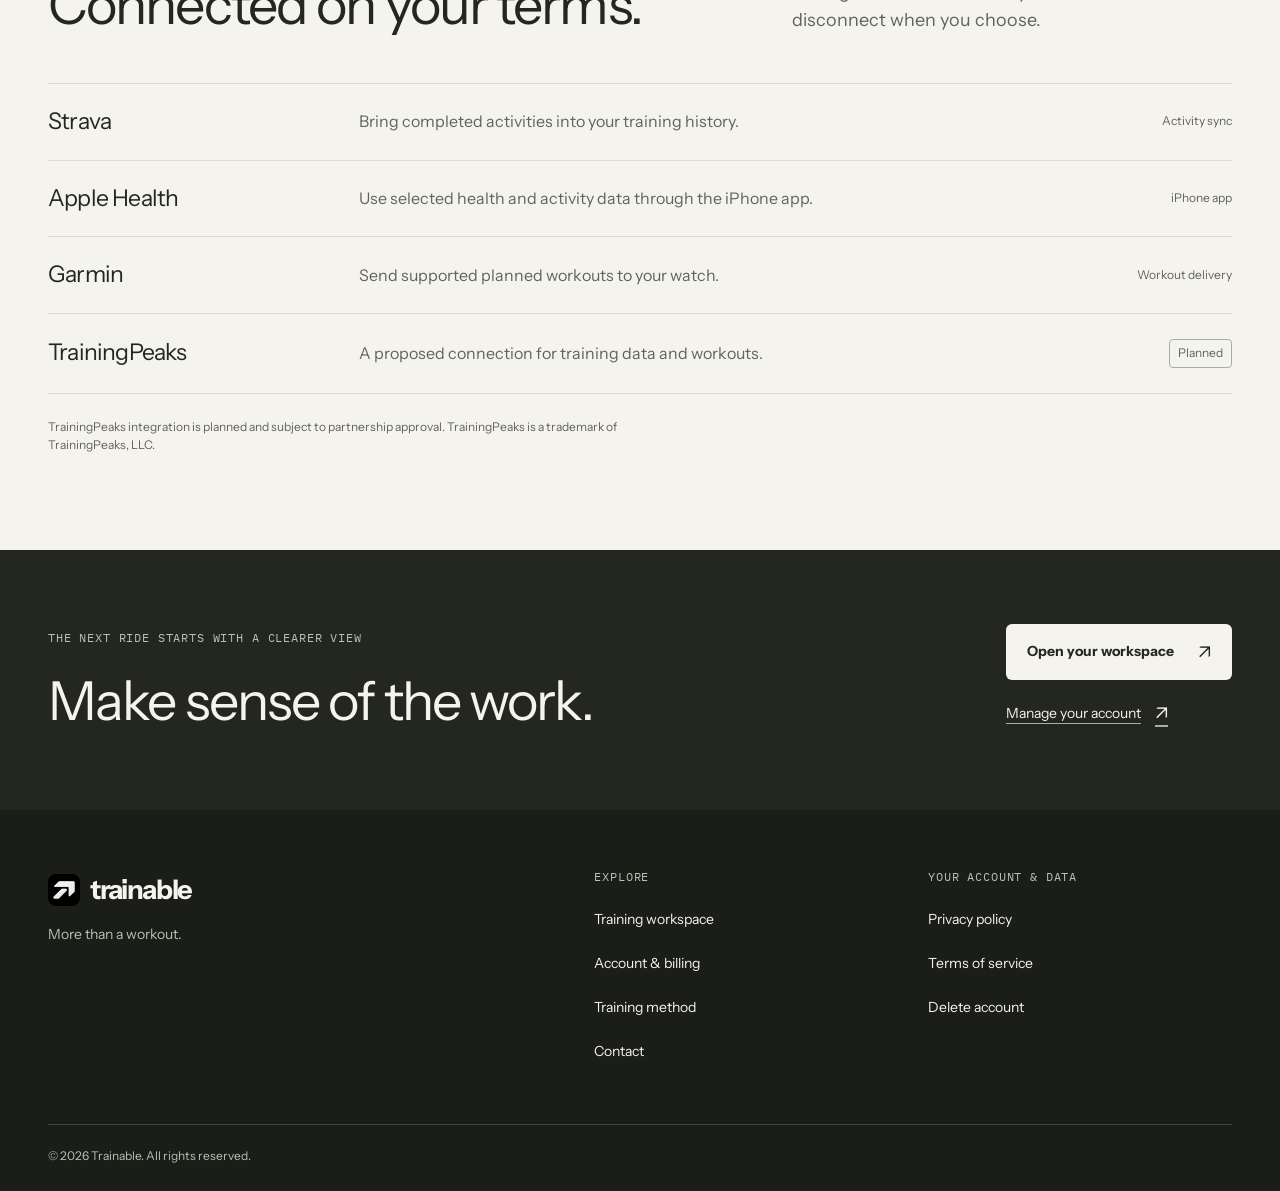
==== commit 019e11e4: "Publish configurable analysis board and recorded-power charts Source: Trainable commit 4b31d2b2bc7c5" ====
--- a/index.html
+++ b/index.html
@@ -3,102 +3,53 @@
   <head>
     <meta charset="utf-8" />
     <meta name="viewport" content="width=device-width, initial-scale=1" />
-    <meta name="description" content="Trainable creates adaptive endurance training plans from your real training data, goals, and readiness." />
-    <meta name="theme-color" content="#0a0a0c" />
-    <title>Trainable — More than a workout</title>
+    <meta name="description" content="Understand your cycling data, review every ride, and plan the work ahead. Trainable brings athletes and coaches into one clear training picture." />
+    <meta name="theme-color" content="#f5f3ed" />
+    <title>Trainable — Understand the work. Shape what’s next.</title>
     <link rel="icon" href="./assets/trainable-mark-dark.png" type="image/png" />
-    <link rel="stylesheet" href="./styles.css?v=20261024-site-1" />
+    <link rel="preload" href="./assets/fonts/InstrumentSans-Regular.ttf" as="font" type="font/ttf" crossorigin />
+    <link rel="stylesheet" href="./styles.css?v=20261026-1" />
+    <script src="./home.js?v=20261026-1" defer></script>
   </head>
-  <body><a class="skip-link" href="#top">Skip to content</a>
+  <body class="home-page">
+    <a class="skip-link" href="#main">Skip to content</a>
     <header class="site-header">
-      <a class="wordmark" href="#top" aria-label="Trainable home">
-        <img class="brand-logo" src="./assets/trainable-mark-dark.png" alt="" />
-        <span>TRAINABLE</span>
-      </a>
-      <nav aria-label="Main navigation">
-        <a href="#how-it-works">How it works</a>
-        <a href="#method">Method</a>
-        <a href="#integrations">Integrations</a>
-        <a href="./coach/">Trainable Coach</a>
-      </nav>
-      <a class="header-cta" href="./billing.html">Account & billing</a>
-    <details class="site-mobile-nav"><summary>Menu</summary><nav aria-label="Site pages"><a href="./">Home</a><a href="./coach/">Coach workspace</a><a href="./training-method.html">Training method</a><a href="./billing.html">Account &amp; billing</a></nav></details></header>
+      <a class="wordmark" href="#top" aria-label="Trainable home"><img class="brand-logo" src="./assets/trainable-mark-dark.png" alt="" width="32" height="32" /><span>trainable</span></a>
+      <nav class="desktop-nav" aria-label="Main navigation"><a href="#analysis">Analysis</a><a href="#how-it-works">How it works</a><a href="#integrations">Connections</a></nav>
+      <div class="header-actions"><a class="header-account" href="./billing.html">My account</a><a class="button button-dark header-workspace" href="./coach/">Open workspace <span aria-hidden="true">↗</span></a></div>
+      <details class="mobile-menu" id="mobile-menu"><summary aria-label="Navigation menu">Menu <span aria-hidden="true">＋</span></summary><nav aria-label="Mobile navigation"><a href="#analysis">Analysis</a><a href="#how-it-works">How it works</a><a href="#integrations">Connections</a><a href="./billing.html">My account &amp; billing</a><a href="./coach/">Open workspace <span aria-hidden="true">↗</span></a></nav></details>
+    </header>
 
-    <main id="top" tabindex="-1">
-      <section class="hero section">
-        <p class="eyebrow">TRAINING, MADE PERSONAL</p>
-        <h1>More than<br />a workout.</h1>
-        <p class="hero-copy">Trainable turns your training history, goals and readiness into a plan that knows when to push and when to let you absorb the work.</p>
-        <div class="hero-actions">
-          <a class="button button-light" href="./billing.html">View plans <span>↗</span></a>
-          <a class="text-link" href="#how-it-works">See how it works <span>↓</span></a>
-        </div>
-        <div class="hero-orbit" aria-hidden="true">
-          <div class="orb orb-one"></div><div class="orb orb-two"></div><div class="orb orb-three"></div>
-          <div class="hero-card">
-            <div class="hero-card-top"><span>EXAMPLE BRIEFING</span><em>READY</em></div>
-            <strong>74<span>/100</span></strong>
-            <p>Your load is moving well. Today is built for quality.</p>
-            <div class="meter"><i></i></div>
-          </div>
-        </div>
+    <main id="main">
+      <section class="hero section" id="top" aria-labelledby="hero-title">
+        <div class="hero-intro"><p class="eyebrow">FOR ATHLETES. FOR COACHES.</p><h1 id="hero-title">Understand<br />the work.<br /><span>Shape what’s next.</span></h1><p class="hero-copy">Every ride tells a story. Bring your cycling data, training plan, and coaching decisions into one clear picture.</p><div class="hero-actions"><a class="button button-dark" href="./coach/">Open your workspace <span aria-hidden="true">↗</span></a><a class="text-link" href="#analysis">Explore the tools <span aria-hidden="true">↓</span></a></div><p class="hero-note">Use your existing Trainable account to sign in.</p></div>
+        <figure class="ride-preview" aria-labelledby="preview-title" aria-describedby="preview-caption">
+          <div class="preview-heading"><div><p class="eyebrow">A CLOSER LOOK AT THE RIDE</p><h2 id="preview-title">The steady miles.</h2></div><span class="sample-label">Illustrative data</span></div>
+          <div class="preview-stats"><div><span>Duration</span><strong>1<span>h</span> 30<span>m</span></strong></div><div><span id="preview-average-label">Average power</span><strong id="preview-average">178 <span>W</span></strong></div></div>
+          <div class="chart-heading"><span id="preview-chart-label">Power · watts</span><div class="preview-switch" role="group" aria-label="Example chart metric"><button type="button" data-preview-metric="power" aria-pressed="true">Power</button><button type="button" data-preview-metric="heart" aria-pressed="false">Heart rate</button></div></div>
+          <div class="preview-chart" id="preview-chart"><div class="chart-graphic"><div class="chart-labels" aria-hidden="true"><span>300</span><span>200</span><span>100</span><span>0</span></div><svg viewBox="0 0 480 210" role="img" aria-label="Illustrative power chart, averaging 178 watts across a 90-minute ride"><g class="chart-grid"><path d="M42 24H466M42 80H466M42 136H466M42 192H466" /></g><path class="chart-area" d="M42 130L67 111L92 94L117 88L142 91L167 86L192 77L217 83L242 88L267 86L292 77L317 80L342 83L367 86L392 88L417 91L442 102L466 116V192H42Z" /><path class="chart-line" d="M42 130L67 111L92 94L117 88L142 91L167 86L192 77L217 83L242 88L267 86L292 77L317 80L342 83L367 86L392 88L417 91L442 102L466 116" /></svg></div><div class="chart-times"><span>0 min</span><span>30 min</span><span>60 min</span><span>90 min</span></div></div>
+          <div class="preview-footer"><span id="preview-insight">Power through the ride, with the build-up and cool-down in view.</span><span aria-hidden="true">↗</span></div>
+          <figcaption id="preview-caption">An interactive example of a ride chart, using sample data.</figcaption>
+        </figure>
       </section>
 
-      <section class="statement section" id="how-it-works">
-        <p class="eyebrow">A COACHING SYSTEM, NOT A TEMPLATE</p>
-        <h2>Every week starts with what you have actually done.</h2>
-        <p class="lede">Trainable reads the training signals you choose to connect, understands your capacity and builds a practical week around the time you have available.</p>
-        <div class="feature-grid">
-          <article><span class="number">01</span><h3>Know the athlete</h3><p>Training history, available hours, goals, zones and recent compliance establish an honest starting point.</p></article>
-          <article><span class="number">02</span><h3>Build the week</h3><p>Sessions have a job. Hard work is placed where it can be absorbed, with progression that matches experience.</p></article>
-          <article><span class="number">03</span><h3>Adapt with intent</h3><p>Readiness, completed work and your feedback inform what happens next—without pretending recovery is one number.</p></article>
-        </div>
+      <section class="pathways section" aria-label="Choose your training workspace"><div><span class="pathway-label">FOR ATHLETES</span><p>Know what you did.<br /><strong>See where you’re going.</strong></p><a class="text-link" href="./coach/">Review your training <span aria-hidden="true">↗</span></a></div><div><span class="pathway-label">FOR COACHES</span><p>Less time finding the data.<br /><strong>More time coaching.</strong></p><a class="text-link" href="./coach/">Open the coach workspace <span aria-hidden="true">↗</span></a></div></section>
+
+      <section class="analysis-section section" id="analysis" aria-labelledby="analysis-title">
+        <div class="section-heading"><div><p class="eyebrow">FROM THE RIDE TO THE BIG PICTURE</p><h2 id="analysis-title">Your training.<br />In context.</h2></div><p class="lede">Start with a single ride. Follow the trends. Keep the numbers connected to the work that produced them.</p></div>
+        <div class="analysis-content"><div class="analysis-index"><article><span class="number">01 / REVIEW</span><h3>Get closer to every ride.</h3><p>Find an activity, inspect power and heart-rate traces, and review the intervals that matter.</p></article><article><span class="number">02 / UNDERSTAND</span><h3>See the weeks behind the numbers.</h3><p>Explore training load and power-duration trends alongside the athlete’s recent activity.</p></article><article><span class="number">03 / DECIDE</span><h3>Put the next step on the calendar.</h3><p>Build structured workouts, review the week, and keep coaching notes with the athlete.</p></article></div><div class="analysis-note"><p class="eyebrow">THE COACH’S PERSPECTIVE</p><blockquote>Better decisions start with a clearer view.</blockquote><p>Ride data is only part of the picture. Keep the plan, the athlete’s feedback, and your own observations close by.</p><a class="button button-light" href="./coach/">Explore the workspace <span aria-hidden="true">↗</span></a><div class="note-caption">Activity history · Training trends · Calendar · Athlete notes</div></div></div>
       </section>
 
-      <section class="week section">
-        <div class="section-heading"><p class="eyebrow">YOUR WEEK, AT A GLANCE</p><h2>Clear work.<br />Clear recovery.</h2></div>
-        <div class="week-board" aria-label="Example weekly training plan">
-          <div class="day"><span>MON</span><b>Rest</b><small>Absorb</small></div>
-          <div class="day ride"><span>TUE</span><b>1h 20m</b><small>Threshold ride</small></div>
-          <div class="day gym"><span>WED</span><b>50m</b><small>Strength</small></div>
-          <div class="day ride"><span>THU</span><b>1h 45m</b><small>Endurance ride</small></div>
-          <div class="day ride"><span>FRI</span><b>1h 15m</b><small>VO₂ intervals</small></div>
-          <div class="day"><span>SAT</span><b>3h 30m</b><small>Long ride</small></div>
-          <div class="day"><span>SUN</span><b>1h</b><small>Recovery spin</small></div>
-        </div>
-        <p class="week-note">Plans are individual. This is an example, not a prescription.</p>
+      <section class="week section" id="how-it-works" aria-labelledby="week-title"><div class="section-heading"><div><p class="eyebrow">MAKE ROOM FOR THE WORK. AND FOR LIFE.</p><h2 id="week-title">A week with a purpose.</h2></div><p class="lede">Bring recent training, available time, and your goals together. Review the plan, then make it your own.</p></div>
+        <div class="week-board" aria-label="Illustrative weekly training plan"><div class="day"><span>MON</span><div class="day-content"><b>Rest day</b><small>Time to absorb</small></div><div class="workout-shape rest-shape" aria-hidden="true"></div></div><div class="day ride"><span>TUE</span><div class="day-content"><b>1h 20m</b><small>Threshold</small></div><div class="workout-shape threshold-shape" aria-hidden="true"><i></i><i></i><i></i><i></i><i></i><i></i><i></i></div></div><div class="day"><span>WED</span><div class="day-content"><b>50m</b><small>Strength</small></div><div class="workout-shape strength-shape" aria-hidden="true"><i></i><i></i><i></i><i></i></div></div><div class="day ride"><span>THU</span><div class="day-content"><b>1h 45m</b><small>Endurance</small></div><div class="workout-shape endurance-shape" aria-hidden="true"><i></i><i></i><i></i><i></i><i></i></div></div><div class="day"><span>FRI</span><div class="day-content"><b>Rest day</b><small>Reset for the weekend</small></div><div class="workout-shape rest-shape" aria-hidden="true"></div></div><div class="day ride"><span>SAT</span><div class="day-content"><b>3h 30m</b><small>Long ride</small></div><div class="workout-shape endurance-shape" aria-hidden="true"><i></i><i></i><i></i><i></i><i></i></div></div><div class="day ride"><span>SUN</span><div class="day-content"><b>1h</b><small>Recovery spin</small></div><div class="workout-shape recovery-shape" aria-hidden="true"><i></i></div></div></div><div class="week-caption"><p>Illustrative plan · 8h 25m total</p><p>Your plan depends on your goals, history, and availability.</p></div>
       </section>
 
-      <section class="method section" id="method">
-        <div><p class="eyebrow">EVIDENCE-LED, HUMAN-OVERRIDABLE</p><h2>Training that respects both science and context.</h2></div>
-        <div class="method-copy"><p>Trainable uses established endurance-training principles: progressive overload, enough easy work to make quality repeatable, and deliberate recovery. It uses load trends to guide the conversation—not to replace judgment, health care or a coach.</p><a class="text-link" href="./training-method.html">See how training works <span>↗</span></a></div>
-      </section>
+      <section class="method section" id="method" aria-labelledby="method-title"><div><p class="eyebrow">ASSISTANCE WITH A HUMAN IN CONTROL</p><h2 id="method-title">The data informs.<br />You decide.</h2></div><div class="method-copy"><p>Use the assistant to prepare a draft. Review the sessions, adjust the details, and choose what to publish. Your judgment stays part of the process.</p><p>Training load and readiness are useful context. They work best alongside how the athlete feels and what life allows.</p><a class="text-link" href="./training-method.html">Read about the training method <span aria-hidden="true">↗</span></a></div></section>
 
-      <section class="integrations section" id="integrations">
-        <p class="eyebrow">CONNECTED, WITH PERMISSION</p>
-        <h2>Your data stays yours.</h2>
-        <p class="lede">Connect the services that make your plan more useful. You choose what to connect and can disconnect at any time.</p>
-        <div class="integration-grid">
-          <div><span class="integration-icon strava">S</span><h3>Strava</h3><p>Bring completed activities into your training picture.</p></div>
-          <div><span class="integration-icon health">♥</span><h3>Apple Health</h3><p>Use selected health signals to inform daily readiness.</p></div>
-          <div><span class="integration-icon garmin">G</span><h3>Garmin</h3><p>Send supported planned workouts to your watch.</p></div>
-          <div><span class="integration-icon tp">TP</span><h3>TrainingPeaks</h3><p>Proposed integration for athlete-authorized training data and workouts.</p></div>
-        </div>
-        <p class="disclosure">TrainingPeaks integration is planned and subject to TrainingPeaks partnership approval. TrainingPeaks is a trademark of TrainingPeaks, LLC.</p>
-      </section>
+      <section class="integrations section" id="integrations" aria-labelledby="integrations-title"><div class="section-heading"><div><p class="eyebrow">BRING YOUR TRAINING TOGETHER</p><h2 id="integrations-title">Connected on your terms.</h2></div><p class="lede">Choose the sources you share with Trainable. Manage connections from your account and disconnect when you choose.</p></div><div class="connection-list"><article><h3>Strava</h3><p>Bring completed activities into your training history.</p><span>Activity sync</span></article><article><h3>Apple Health</h3><p>Use selected health and activity data through the iPhone app.</p><span>iPhone app</span></article><article><h3>Garmin</h3><p>Send supported planned workouts to your watch.</p><span>Workout delivery</span></article><article><h3>TrainingPeaks</h3><p>A proposed connection for training data and workouts.</p><span class="planned-label">Planned</span></article></div><p class="disclosure">TrainingPeaks integration is planned and subject to partnership approval. TrainingPeaks is a trademark of TrainingPeaks, LLC.</p></section>
 
-      <section class="cta section">
-        <p class="eyebrow">BUILT FOR THE LONG TERM</p>
-        <h2>Train with<br />a clearer plan.</h2>
-        <a class="button button-light" href="./billing.html">View plans <span>↗</span></a>
-      </section>
+      <section class="cta section" aria-labelledby="cta-title"><div><p class="eyebrow">THE NEXT RIDE STARTS WITH A CLEARER VIEW</p><h2 id="cta-title">Make sense of the work.</h2></div><div><a class="button button-light" href="./coach/">Open your workspace <span aria-hidden="true">↗</span></a><a class="text-link" href="./billing.html">Manage your account <span aria-hidden="true">↗</span></a></div></section>
     </main>
-
-    <footer>
-      <div class="footer-brand"><a class="wordmark" href="#top"><img class="brand-logo" src="./assets/trainable-mark-dark.png" alt="" /><span>TRAINABLE</span></a><p>More than a workout.</p></div>
-      <div><p class="footer-label">COMPANY</p><a href="mailto:matthewd7772@gmail.com">Contact</a><a href="./training-method.html">How training works</a></div>
-      <div><p class="footer-label">LEGAL</p><a href="https://txrsajvaqhqrlpsgjeyn.supabase.co/storage/v1/object/public/public-docs/privacy-policy.txt">Privacy Policy</a><a href="https://txrsajvaqhqrlpsgjeyn.supabase.co/storage/v1/object/public/public-docs/terms-of-service.txt">Terms of Service</a><a href="mailto:matthewd7772@gmail.com?subject=Trainable%20account%20deletion">Delete account</a></div>
-      <p class="copyright">© 2026 Trainable. All rights reserved.</p>
-    </footer>
+    <footer><div class="footer-brand"><a class="wordmark" href="#top"><img class="brand-logo" src="./assets/trainable-mark-dark.png" alt="" width="32" height="32" /><span>trainable</span></a><p>More than a workout.</p></div><div><p class="footer-label">EXPLORE</p><a href="./coach/">Training workspace</a><a href="./billing.html">Account &amp; billing</a><a href="./training-method.html">Training method</a><a href="mailto:matthewd7772@gmail.com">Contact</a></div><div><p class="footer-label">YOUR ACCOUNT &amp; DATA</p><a href="https://txrsajvaqhqrlpsgjeyn.supabase.co/storage/v1/object/public/public-docs/privacy-policy.txt">Privacy policy</a><a href="https://txrsajvaqhqrlpsgjeyn.supabase.co/storage/v1/object/public/public-docs/terms-of-service.txt">Terms of service</a><a href="mailto:matthewd7772@gmail.com?subject=Trainable%20account%20deletion">Delete account</a></div><p class="copyright">© 2026 Trainable. All rights reserved.</p></footer>
   </body>
 </html>
--- a/styles.css
+++ b/styles.css
@@ -1,83 +1,270 @@
-@import url('https://fonts.googleapis.com/css2?family=DM+Mono:wght@400;500&family=Instrument+Sans:ital,wdth,wght@0,75..100,400..700;1,75..100,400..700&display=swap');
+@font-face { font-family: 'Instrument Sans'; src: url('./assets/fonts/InstrumentSans-Regular.ttf') format('truetype'); font-style: normal; font-weight: 400; font-display: swap; }
+@font-face { font-family: 'Instrument Sans'; src: url('./assets/fonts/InstrumentSans-Bold.ttf') format('truetype'); font-style: normal; font-weight: 700; font-display: swap; }
+@font-face { font-family: 'IBM Plex Mono'; src: url('./assets/fonts/IBMPlexMono-Regular.ttf') format('truetype'); font-style: normal; font-weight: 400; font-display: swap; }
 
-:root { --paper:#f6f2ea; --ink:#10100f; --soft:#69655c; --line:#d9d3c8; --carbon:#0a0a0c; --card:#18191c; --ember:#df642e; --lime:#d7e773; }
-* { box-sizing:border-box; } html { scroll-behavior:smooth; } body { margin:0; background:var(--paper); color:var(--ink); font-family:"Instrument Sans",Arial,sans-serif; } a { color:inherit; text-decoration:none; } .section { padding:clamp(72px,10vw,150px) max(24px,calc((100vw - 1220px)/2)); } .site-header { height:78px; width:100%; display:flex; align-items:center; justify-content:space-between; padding:0 max(24px,calc((100vw - 1220px)/2)); position:absolute; z-index:2; color:#f9f6ef; } .wordmark { display:flex; align-items:center; gap:10px; font-family:"DM Mono",monospace; font-size:12px; letter-spacing:.20em; font-weight:500; } .brand-logo { width:29px; height:29px; display:block; object-fit:cover; border-radius:8px; } nav { display:flex; gap:28px; font-size:14px; color:#d9d4ca; } nav a:hover,.text-link:hover { opacity:.65; } .header-cta { font-size:13px; font-weight:600; border:1px solid rgba(255,255,255,.4); padding:10px 14px; border-radius:100px; }
-.hero { min-height:760px; overflow:hidden; position:relative; color:#f9f6ef; background:radial-gradient(circle at 84% 45%,rgba(217,98,46,.56),transparent 20%),linear-gradient(125deg,#111114 16%,#111114 50%,#633222 100%); padding-top:180px; } .eyebrow { margin:0 0 20px; font-family:"DM Mono",monospace; font-size:11px; letter-spacing:.16em; color:var(--soft); } .hero .eyebrow,.cta .eyebrow { color:#c5c0b7; } h1,h2,h3,p { margin-top:0; } h1 { max-width:760px; font-size:clamp(58px,9.8vw,142px); font-weight:500; letter-spacing:-.075em; line-height:.84; margin-bottom:34px; } .hero-copy { font-size:19px; line-height:1.45; max-width:460px; color:#ddd8cf; } .hero-actions { display:flex; align-items:center; gap:28px; margin-top:38px; } .button { display:inline-flex; gap:28px; align-items:center; border-radius:100px; padding:16px 20px; font-size:14px; font-weight:600; } .button-light { background:#f7f3eb; color:#141413; } .button span,.text-link span { font-size:18px; line-height:0; } .text-link { font-size:14px; display:inline-flex; gap:10px; align-items:center; text-decoration:underline; text-underline-offset:5px; }
-.hero-orbit { width:500px; height:500px; position:absolute; right:max(24px,calc((100vw - 1220px)/2)); bottom:40px; } .orb { position:absolute; border-radius:50%; filter:blur(2px); } .orb-one { width:100%; height:100%; border:1px solid rgba(255,255,255,.13); } .orb-two { width:76%; height:76%; left:12%; top:12%; border:1px solid rgba(255,255,255,.15); } .orb-three { width:50%; height:50%; left:25%; top:25%; background:radial-gradient(circle,#f2a05e,transparent 65%); opacity:.55; } .hero-card { position:absolute; left:20%; top:27%; width:300px; padding:22px; background:rgba(23,24,27,.72); border:1px solid rgba(255,255,255,.16); backdrop-filter:blur(16px); border-radius:20px; transform:rotate(-7deg); box-shadow:0 35px 80px rgba(0,0,0,.34); } .hero-card-top { display:flex; justify-content:space-between; font-family:"DM Mono",monospace; color:#c6c1b7; font-size:9px; letter-spacing:.09em; } .hero-card-top em { font-style:normal; color:var(--lime); } .hero-card strong { display:block; font-size:76px; font-weight:500; letter-spacing:-.07em; margin:28px 0 6px; line-height:.8; } .hero-card strong span { font-size:19px; color:#beb8ae; letter-spacing:-.04em; } .hero-card p { color:#c6c1b7; font-size:13px; line-height:1.45; margin:0; } .meter { height:4px; background:#393936; border-radius:99px; margin-top:19px; overflow:hidden; } .meter i { display:block; width:74%; height:100%; background:var(--lime); border-radius:inherit; }
-.statement { padding-bottom:90px; } h2 { font-size:clamp(40px,5.3vw,75px); font-weight:500; letter-spacing:-.06em; line-height:.95; max-width:790px; margin-bottom:30px; } .lede { max-width:540px; color:var(--soft); font-size:18px; line-height:1.45; } .feature-grid { display:grid; grid-template-columns:repeat(3,1fr); gap:20px; margin-top:90px; } .feature-grid article { border-top:1px solid var(--ink); padding-top:18px; } .number,.footer-label { color:var(--soft); font:11px "DM Mono",monospace; letter-spacing:.12em; } h3 { font-size:21px; font-weight:500; letter-spacing:-.04em; margin:38px 0 10px; } .feature-grid p { max-width:285px; color:var(--soft); font-size:15px; line-height:1.5; }
-.week { background:var(--ink); color:#f8f5ed; } .section-heading { display:flex; align-items:flex-end; justify-content:space-between; } .section-heading h2 { margin-bottom:0; } .week .eyebrow { color:#aaa69d; } .week-board { margin-top:70px; display:grid; grid-template-columns:repeat(7,1fr); border-top:1px solid #4a4945; border-bottom:1px solid #4a4945; } .day { min-height:190px; padding:20px 12px; border-right:1px solid #4a4945; display:flex; flex-direction:column; } .day:last-child { border-right:0; } .day span { font:10px "DM Mono",monospace; color:#aaa69d; letter-spacing:.1em; } .day b { margin-top:auto; font-size:20px; letter-spacing:-.05em; font-weight:500; } .day small { margin-top:7px; color:#aaa69d; font-size:12px; } .day.ride { background:linear-gradient(180deg,rgba(131,190,222,.25),rgba(131,190,222,.03)); } .day.gym { background:linear-gradient(180deg,rgba(158,138,245,.25),rgba(158,138,245,.03)); } .week-note { color:#aaa69d; font-size:12px; margin:20px 0 0; }
-.method { display:grid; grid-template-columns:1fr 1fr; gap:60px; border-bottom:1px solid var(--line); } .method h2 { margin-bottom:0; } .method-copy { padding-top:44px; max-width:470px; } .method-copy p { color:var(--soft); line-height:1.55; font-size:17px; margin-bottom:30px; }
-.integrations { background:#ece7dc; } .integration-grid { margin-top:62px; display:grid; grid-template-columns:repeat(4,1fr); gap:14px; } .integration-grid>div { background:var(--paper); padding:22px; min-height:230px; display:flex; flex-direction:column; } .integration-grid h3 { margin:25px 0 8px; } .integration-grid p { color:var(--soft); font-size:14px; line-height:1.45; margin:0; } .integration-icon { display:grid; place-items:center; height:39px; width:39px; border-radius:11px; color:#fff; font-size:14px; font-weight:700; } .strava { background:#fc4c02; } .health { background:#ec4d61; } .garmin { background:#008ec4; } .tp { background:#121212; font-size:10px; } .disclosure { max-width:600px; color:var(--soft); font-size:12px; line-height:1.5; margin:28px 0 0; }
-.cta { color:#f8f5ed; background:radial-gradient(circle at 82% 20%,rgba(214,100,46,.7),transparent 26%),#0a0a0c; } .cta h2 { margin-bottom:42px; } footer { min-height:310px; padding:65px max(24px,calc((100vw - 1220px)/2)) 30px; background:#111113; color:#eeebe4; display:grid; grid-template-columns:2fr 1fr 1fr; gap:30px; position:relative; } footer .wordmark { margin-bottom:17px; } .footer-brand>p { color:#aaa69d; } footer>div:not(.footer-brand) { display:flex; flex-direction:column; gap:10px; font-size:14px; } .footer-label { color:#8d8a83; margin:0 0 6px; } footer a:hover { color:var(--lime); } .copyright { position:absolute; bottom:24px; left:max(24px,calc((100vw - 1220px)/2)); color:#79766f; font-size:11px; }
-.document-page { background:var(--paper); } .document-page .site-header { position:relative; color:var(--ink); border-bottom:1px solid var(--line); } .document-page .header-cta { border-color:var(--ink); } .document { max-width:940px; padding-top:110px; padding-bottom:130px; } .document h1 { font-size:clamp(55px,8vw,112px); max-width:900px; } .document .intro { font-size:21px; color:var(--soft); max-width:650px; line-height:1.45; margin-bottom:80px; } .document h2 { font-size:30px; margin:52px 0 15px; letter-spacing:-.045em; } .document>p:not(.eyebrow):not(.intro) { max-width:680px; color:#3f3d38; font-size:17px; line-height:1.6; } .document-page footer { min-height:110px; display:block; padding-top:35px; } .document-page .copyright { position:static; }
-@media (max-width:800px) { nav { display:none; } .hero { min-height:800px; padding-top:145px; } .hero-orbit { transform:scale(.75); transform-origin:bottom right; right:-75px; bottom:-5px; } .feature-grid,.integration-grid { grid-template-columns:1fr; gap:35px; } .feature-grid article { display:grid; grid-template-columns:70px 1fr; column-gap:10px; } .feature-grid h3 { margin:0; } .feature-grid p { grid-column:2; margin:12px 0 0; } .section-heading,.method { display:block; } .method-copy { padding-top:0; } .week-board { overflow-x:auto; grid-template-columns:repeat(7,112px); margin-right:-24px; } .day { min-height:170px; } .integration-grid>div { min-height:0; } footer { grid-template-columns:1fr 1fr; padding-bottom:85px; } .footer-brand { grid-column:1/-1; } }
-@media (max-width:480px) { .header-cta { padding:8px 11px; } h1 { letter-spacing:-.08em; } .hero-copy { font-size:17px; max-width:330px; } .hero-actions { flex-direction:column; align-items:flex-start; gap:20px; } .hero-orbit { transform:scale(.58); right:-115px; bottom:-60px; } h2 { font-size:43px; } }
+:root {
+  --paper: #f5f3ed; --surface: #fffefa; --ink: #242720; --soft: #61645a;
+  --line: #d9dcd1; --carbon: #242720; --card: #30342b; --ember: #ac5424;
+  --accent: #e9a36d; --vp-narrow: 375px; --vp-medium: 768px; --vp-wide: 1280px;
+  --page-gutter: max(24px, calc((100vw - 1184px) / 2));
+}
+* { box-sizing: border-box; }
+html { scroll-behavior: smooth; scroll-padding-top: 32px; }
+body { margin: 0; background: var(--paper); color: var(--ink); font: 400 16px/1.55 'Instrument Sans', Arial, sans-serif; }
+a { color: inherit; text-decoration: none; }
+button, input { font: inherit; }
+button { cursor: pointer; }
+:focus-visible { outline: 3px solid var(--ember); outline-offset: 5px; }
+[hidden] { display: none !important; }
+h1, h2, h3, p { margin-top: 0; }
+h1, h2, h3 { font-weight: 400; line-height: 1.12; letter-spacing: -.035em; }
+h1 { font-size: clamp(48px, 6.4vw, 82px); margin-bottom: 26px; }
+h2 { font-size: clamp(36px, 4.2vw, 54px); margin-bottom: 24px; }
+h3 { font-size: 24px; margin-bottom: 12px; }
+.section { padding: 96px var(--page-gutter); }
+.eyebrow, .number, .footer-label, .pathway-label { font: 400 12px/1.5 'IBM Plex Mono', monospace; letter-spacing: .07em; color: var(--soft); }
+.eyebrow { margin-bottom: 24px; }
+.lede { font-size: 18px; color: var(--soft); line-height: 1.55; max-width: 440px; }
+.button { min-height: 48px; display: inline-flex; justify-content: center; align-items: center; gap: 24px; padding: 12px 20px; border: 1px solid transparent; border-radius: 6px; font-size: 14px; font-weight: 700; line-height: 1.5; }
+.button-dark { background: var(--ink); color: var(--surface); }
+.button-light { background: var(--paper); color: var(--ink); }
+.button span { font-size: 20px; font-weight: 400; }
+.text-link { min-height: 44px; display: inline-flex; align-items: center; gap: 14px; font-size: 14px; text-decoration: underline; text-underline-offset: 5px; text-decoration-color: #a9afa0; }
+.text-link span { font-size: 20px; text-decoration: none; }
+.skip-link { position: absolute; z-index: 30; left: 20px; top: 10px; transform: translateY(-150%); background: var(--ink); color: white; padding: 12px 20px; }
+.skip-link:focus { transform: translateY(0); }
+.site-header { height: 96px; display: flex; align-items: center; gap: 24px; justify-content: space-between; padding: 0 var(--page-gutter); position: relative; z-index: 10; border-bottom: 1px solid var(--line); }
+.wordmark { display: inline-flex; align-items: center; gap: 10px; min-height: 44px; font-size: 27px; line-height: 1; font-weight: 700; letter-spacing: -.05em; }
+.brand-logo { display: block; height: 32px; width: 32px; object-fit: cover; border-radius: 8px; }
+.desktop-nav { display: flex; gap: 28px; }
+.desktop-nav a, .header-account { display: inline-flex; align-items: center; min-height: 44px; font-size: 14px; }
+.header-actions { display: flex; align-items: center; gap: 22px; }
+.header-workspace { min-height: 44px; padding: 10px 16px; }
+.header-cta { min-height: 44px; display: inline-flex; align-items: center; padding: 10px 16px; border: 1px solid var(--line); border-radius: 6px; font-size: 14px; }
+.mobile-menu { display: none; }
+.hero { display: grid; grid-template-columns: 1fr 1.04fr; gap: 54px; align-items: center; padding-top: 76px; padding-bottom: 90px; }
+.hero h1 span { display: block; margin-top: 12px; font-size: .54em; letter-spacing: -.03em; color: var(--soft); }
+.hero-copy { max-width: 410px; color: var(--soft); font-size: 18px; line-height: 1.6; margin-bottom: 30px; }
+.hero-actions { display: flex; align-items: center; gap: 20px; flex-wrap: wrap; }
+.hero-note { font-size: 12px; color: var(--soft); margin: 16px 0 0; }
+.ride-preview { margin: 0; min-width: 0; background: var(--carbon); color: var(--paper); border: 1px solid var(--carbon); border-radius: 12px; padding: 30px 28px 20px; }
+.preview-heading { display: flex; align-items: start; justify-content: space-between; gap: 14px; }
+.preview-heading .eyebrow { color: #bbc0b2; font-size: 12px; margin-bottom: 10px; letter-spacing: .04em; }
+.preview-heading h2 { font-size: 28px; letter-spacing: -.02em; margin: 0; }
+.sample-label { color: #bbc0b2; font-size: 12px; line-height: 1.5; text-align: right; max-width: 70px; padding-top: 2px; }
+.preview-stats { display: grid; grid-template-columns: 1fr 1fr; padding: 30px 0 22px; gap: 24px; }
+.preview-stats > div > span { color: #bbc0b2; font-size: 14px; display: block; margin-bottom: 5px; }
+.preview-stats strong { display: block; font-size: 42px; font-weight: 400; line-height: 1.15; letter-spacing: -.035em; font-variant-numeric: tabular-nums; white-space: nowrap; }
+.preview-stats strong span { font-size: 20px; color: #bbc0b2; }
+.chart-heading { border-top: 1px solid #505748; padding-top: 20px; display: flex; align-items: center; justify-content: space-between; flex-wrap: wrap; gap: 10px; }
+.chart-heading > span { font-size: 12px; color: #bbc0b2; }
+.preview-switch { display: inline-flex; padding: 3px; background: #1b1e18; border: 1px solid #505748; border-radius: 6px; }
+.preview-switch button { border: 0; border-radius: 3px; background: transparent; color: #c5c9be; min-height: 44px; padding: 7px 12px; font-size: 12px; }
+.preview-switch button[aria-pressed='true'] { background: #464c3f; color: white; box-shadow: inset 0 0 0 1px #aab69c; }
+.ride-preview :focus-visible { outline-color: #f2ba8f; outline-offset: 3px; }
+.preview-chart { margin-top: 12px; }
+.preview-chart svg { display: block; width: 100%; overflow: visible; }
+.chart-grid path { fill: none; stroke: #454c3e; stroke-width: 1; }
+.chart-graphic { position: relative; }
+.chart-labels { position: absolute; left: 0; top: 11.43%; bottom: 8.57%; color: #bbc0b2; font: 400 12px/1 'IBM Plex Mono', monospace; }
+.chart-labels span { position: absolute; left: 0; transform: translateY(-50%); }
+.chart-labels span:nth-child(1) { top: 0; }
+.chart-labels span:nth-child(2) { top: 33.333%; }
+.chart-labels span:nth-child(3) { top: 66.667%; }
+.chart-labels span:nth-child(4) { top: 100%; }
+.chart-line { fill: none; stroke: var(--accent); stroke-width: 2.5; stroke-linejoin: round; stroke-linecap: round; }
+.chart-area { fill: #e9a36d; fill-opacity: .1; }
+.chart-times { display: flex; justify-content: space-between; padding-left: 8.75%; color: #bbc0b2; font: 400 12px/1.5 'IBM Plex Mono', monospace; }
+.preview-footer { display: flex; gap: 20px; justify-content: space-between; align-items: center; padding-top: 24px; font-size: 14px; color: #e2e6db; }
+.preview-footer > span:last-child { color: var(--accent); font-size: 24px; }
+.ride-preview figcaption { border-top: 1px solid #505748; margin-top: 20px; padding-top: 14px; color: #bbc0b2; font-size: 12px; }
+.pathways { display: grid; grid-template-columns: 1fr 1fr; padding-top: 40px; padding-bottom: 40px; border-top: 1px solid var(--line); border-bottom: 1px solid var(--line); background: var(--surface); }
+.pathways > div { padding-right: 36px; }
+.pathways > div + div { padding-left: 42px; border-left: 1px solid var(--line); }
+.pathways p { font-size: 25px; line-height: 1.3; letter-spacing: -.02em; margin: 14px 0 12px; color: var(--soft); }
+.pathways p strong { font-weight: 400; color: var(--ink); }
+.section-heading { display: flex; gap: 60px; justify-content: space-between; align-items: end; margin-bottom: 48px; }
+.section-heading h2 { margin-bottom: 0; }
+.section-heading .lede { margin-bottom: 0; }
+.analysis-content { display: grid; grid-template-columns: 1.08fr 1fr; gap: 74px; }
+.analysis-index article { border-top: 1px solid var(--line); padding: 26px 0; }
+.analysis-index article:last-child { padding-bottom: 0; }
+.analysis-index h3 { margin: 10px 0; font-size: 24px; }
+.analysis-index p { color: var(--soft); max-width: 420px; margin-bottom: 0; }
+.analysis-note { border: 1px solid #d9dccf; background: #e7eadd; border-radius: 8px; padding: 36px; display: flex; align-items: start; flex-direction: column; }
+.analysis-note blockquote { font-size: 42px; line-height: 1.15; letter-spacing: -.035em; margin: 16px 0 26px; }
+.analysis-note > p:not(.eyebrow) { color: #525949; margin-bottom: 30px; }
+.analysis-note .button { margin-bottom: 32px; }
+.note-caption { margin-top: auto; border-top: 1px solid #bcc3b0; padding-top: 20px; font-size: 12px; color: #525949; }
+.week { background: #fffefa; border-block: 1px solid var(--line); }
+.week-board { display: grid; grid-template-columns: repeat(7, minmax(0, 1fr)); border: 1px solid var(--line); border-radius: 8px; overflow: hidden; background: var(--paper); }
+.day { min-width: 0; min-height: 210px; padding: 18px 14px; border-right: 1px solid var(--line); display: flex; flex-direction: column; }
+.day:last-child { border-right: 0; }
+.day > span { font: 400 12px/1.5 'IBM Plex Mono', monospace; color: var(--soft); }
+.day-content { margin-top: 28px; }
+.day b { font-size: 23px; font-weight: 400; letter-spacing: -.025em; }
+.day small { display: block; color: var(--soft); font-size: 12px; line-height: 1.5; margin-top: 4px; }
+.workout-shape { height: 40px; display: flex; align-items: end; gap: 3px; margin-top: auto; padding-top: 12px; }
+.workout-shape i { flex: 1; height: 65%; background: #7f8e6b; border-radius: 2px 2px 0 0; }
+.threshold-shape i { background: #ba7544; height: 30%; }
+.threshold-shape i:nth-child(even) { height: 100%; }
+.strength-shape i { height: 65%; background: #80877a; }
+.endurance-shape i:first-child, .endurance-shape i:last-child { height: 40%; }
+.recovery-shape i { height: 30%; background: #7d939f; }
+.rest-shape { border-bottom: 1px dashed #9ca28f; height: 40px; }
+.week-caption { display: flex; justify-content: space-between; gap: 30px; margin-top: 18px; }
+.week-caption p { font-size: 12px; color: var(--soft); margin: 0; }
+.method { display: grid; grid-template-columns: 1fr 1fr; gap: 74px; }
+.method h2 { margin-bottom: 0; }
+.method-copy { padding-top: 38px; }
+.method-copy p { color: var(--soft); font-size: 18px; line-height: 1.6; }
+.integrations { padding-top: 0; }
+.connection-list { border-top: 1px solid var(--line); }
+.connection-list article { display: grid; grid-template-columns: 1fr 2fr 1fr; gap: 30px; align-items: center; border-bottom: 1px solid var(--line); padding: 25px 0; }
+.connection-list h3 { font-size: 23px; margin: 0; }
+.connection-list p { color: var(--soft); margin: 0; }
+.connection-list article > span { justify-self: end; color: var(--soft); font-size: 12px; }
+.connection-list .planned-label { border: 1px solid #a9afa0; border-radius: 4px; padding: 4px 8px; }
+.disclosure { font-size: 12px; color: var(--soft); max-width: 640px; line-height: 1.5; margin: 24px 0 0; }
+.cta { background: var(--carbon); color: var(--paper); display: flex; align-items: center; justify-content: space-between; gap: 60px; padding-top: 74px; padding-bottom: 74px; }
+.cta .eyebrow { color: #bbc0b2; }
+.cta h2 { margin: 0; max-width: 550px; }
+.cta > div:last-child { display: flex; flex-direction: column; align-items: start; gap: 12px; flex-shrink: 0; }
+.cta :focus-visible, footer :focus-visible { outline-color: #f2ba8f; }
+footer { padding: 58px var(--page-gutter) 26px; background: #1b1e18; color: var(--paper); display: grid; grid-template-columns: 1.7fr 1fr 1fr; gap: 30px; }
+footer .wordmark { margin-bottom: 12px; }
+.footer-brand p { font-size: 14px; color: #bbc0b2; }
+footer > div:not(.footer-brand) { display: flex; flex-direction: column; align-items: start; }
+footer > div:not(.footer-brand) a { display: inline-flex; align-items: center; min-height: 44px; font-size: 14px; }
+.footer-label { color: #bbc0b2; margin: 0 0 12px; }
+.copyright { grid-column: 1/-1; border-top: 1px solid #404638; padding-top: 22px; color: #bbc0b2; font-size: 12px; margin: 20px 0 0; }
 
-.billing-page { min-height:100vh; padding-top:160px; max-width:1220px; margin:auto; }
-.billing-document .site-header { color:var(--ink); }
-.billing-page h1 { font-size:clamp(54px,8vw,108px); max-width:760px; }
-.billing-status { min-height:24px; margin:30px 0 0; color:var(--soft); font-size:15px; }
-.billing-status.is-error { color:#aa2c22; }
-.billing-form { display:grid; grid-template-columns:repeat(2,minmax(0,260px)) auto; gap:14px; align-items:end; margin-top:30px; }
-.billing-form label { display:grid; gap:8px; color:var(--soft); font:11px "DM Mono",monospace; letter-spacing:.1em; }
-.billing-form input { border:1px solid var(--line); background:#fffdfa; border-radius:4px; padding:14px; color:var(--ink); font:16px "Instrument Sans",sans-serif; }
-.billing-form .button { border:0; cursor:pointer; }
-.billing-plans { display:grid; grid-template-columns:repeat(2,minmax(0,360px)); gap:16px; margin-top:36px; }
-.billing-plans[hidden], .billing-manage[hidden], .billing-form[hidden], .billing-social[hidden], .billing-sign-out[hidden] { display:none !important; }
-.billing-social { display:flex; flex-wrap:wrap; gap:12px; align-items:center; margin-top:30px; }
-.billing-social .button { border:1px solid var(--line); cursor:pointer; }
-.billing-social p { flex-basis:100%; color:var(--soft); font-size:13px; margin:0; }
-.billing-sign-out { display:inline-flex; border:0; background:none; cursor:pointer; margin-left:22px; color:inherit; }
-.billing-plans article { background:var(--carbon); color:#f8f5ed; min-height:270px; padding:28px; display:flex; flex-direction:column; align-items:flex-start; }
-.billing-plans article .eyebrow { color:#aaa69d; }.billing-plans h2 { font-size:40px; margin-bottom:12px; }.billing-plans p:not(.eyebrow) { color:#c8c3ba; line-height:1.45; }.billing-plans .button { margin-top:auto; border:0; cursor:pointer; }
-.billing-manage { margin-top:28px; border:0; background:transparent; padding:0; cursor:pointer; color:var(--ink); }.billing-note { max-width:550px; margin-top:32px; color:var(--soft); font-size:13px; line-height:1.5; }
-.billing-version { margin-top:12px; color:var(--soft); font:10px "DM Mono",monospace; letter-spacing:.08em; }
-@media (max-width:800px) { .billing-page { padding-top:130px; }.billing-form,.billing-plans { grid-template-columns:1fr; max-width:420px; }.billing-form .button { width:max-content; } }
+/* Shared document and billing pages retain their existing routes and controls. */
+.document-page .site-header { color: var(--ink); }
+.document { max-width: 940px; padding-top: 80px; padding-bottom: 96px; padding-inline: max(24px, calc((100vw - 1184px) / 2)); box-sizing: content-box; }
+.document h1 { font-size: clamp(46px, 6vw, 76px); max-width: 900px; }
+.document .intro { font-size: 21px; color: var(--soft); max-width: 650px; line-height: 1.55; margin-bottom: 60px; }
+.document h2 { font-size: 30px; margin: 42px 0 15px; }
+.document > p:not(.eyebrow):not(.intro) { max-width: 680px; color: #45493f; font-size: 17px; line-height: 1.6; }
+.document-page footer { display: block; padding-top: 28px; }
+.document-page .copyright { margin: 0; border: 0; padding: 0; }
+.billing-page { min-height: calc(100vh - 96px); padding-top: 80px; max-width: 1220px; margin: auto; padding-inline: 24px; }
+.billing-page h1 { font-size: clamp(48px, 6vw, 82px); max-width: 760px; }
+.billing-status { min-height: 24px; margin: 30px 0 0; color: var(--soft); font-size: 16px; }
+.billing-status.is-error { color: #aa2c22; }
+.billing-form { display: grid; grid-template-columns: repeat(2, minmax(0, 260px)) auto; gap: 14px; align-items: end; margin-top: 30px; }
+.billing-form label { display: grid; gap: 8px; color: var(--soft); font-size: 14px; }
+.billing-form input { width: 100%; border: 1px solid #89907f; background: var(--surface); border-radius: 6px; padding: 14px; color: var(--ink); font-size: 16px; }
+.billing-form .button { background: var(--ink); color: var(--paper); }
+.billing-plans { display: grid; grid-template-columns: repeat(2, minmax(0, 360px)); gap: 16px; margin-top: 36px; }
+.billing-social { display: flex; flex-wrap: wrap; gap: 12px; align-items: center; margin-top: 30px; }
+.billing-social .button { border: 1px solid #89907f; }
+.billing-social p { flex-basis: 100%; color: var(--soft); font-size: 14px; margin: 0; }
+.billing-sign-out { display: inline-flex; border: 0; background: none; cursor: pointer; margin-left: 22px; color: inherit; }
+.billing-plans article { background: var(--carbon); color: var(--paper); border-radius: 8px; min-height: 270px; padding: 28px; display: flex; flex-direction: column; align-items: flex-start; }
+.billing-plans article .eyebrow { color: #bbc0b2; }
+.billing-plans h2 { font-size: 40px; margin-bottom: 12px; }
+.billing-plans p:not(.eyebrow) { color: #bbc0b2; line-height: 1.55; }
+.billing-plans .button { margin-top: auto; }
+.billing-manage { margin-top: 28px; border: 0; background: transparent; padding: 0; color: var(--ink); }
+.billing-note { max-width: 550px; margin-top: 32px; color: var(--soft); font-size: 14px; line-height: 1.55; }
+.billing-version { margin-top: 12px; color: var(--soft); font: 400 12px/1.5 'IBM Plex Mono', monospace; }
+@media (hover: hover) {
+  .button:hover { opacity: .86; }
+  .desktop-nav a:hover, .header-account:hover, .text-link:hover, footer a:hover { text-decoration: underline; text-underline-offset: 5px; }
+  .preview-switch button:hover { color: white; background: #3c4235; }
+}
+@media (min-width: 768px) and (max-width: 1279.98px) {
+  .site-header { gap: 16px; }
+  .desktop-nav { gap: 18px; }
+  .header-account { display: none; }
+  .hero { gap: 30px; }
+  .hero-actions { gap: 10px; }
+  .ride-preview { padding: 25px 22px 18px; }
+  .preview-heading { flex-direction: column; gap: 8px; }
+  .sample-label { max-width: none; text-align: left; }
+  .preview-stats { gap: 12px; }
+  .preview-stats strong { font-size: 36px; }
+  .section-heading { gap: 30px; }
+  .section-heading > div, .section-heading > .lede { flex: 1; min-width: 0; }
+  .analysis-content, .method { gap: 40px; }
+  .analysis-note { padding: 28px; }
+  .analysis-note blockquote { font-size: 36px; }
+  .week-board { grid-template-columns: repeat(7, minmax(130px, 1fr)); overflow-x: auto; }
+  .cta { gap: 36px; }
+}
+@media (max-width: 767.98px) {
+  :root { --page-gutter: 22px; }
+  .section { padding-top: 60px; padding-bottom: 60px; }
+  .site-header { height: 78px; gap: 16px; }
+  .wordmark { font-size: 26px; }
+  .desktop-nav, .header-actions { display: none; }
+  .mobile-menu { display: block; }
+  .mobile-menu summary { list-style: none; min-height: 44px; display: flex; align-items: center; gap: 14px; padding: 0 8px; font-size: 14px; cursor: pointer; border-radius: 4px; }
+  .mobile-menu summary::-webkit-details-marker { display: none; }
+  .mobile-menu summary span { font-size: 20px; }
+  .mobile-menu[open] summary span { transform: rotate(45deg); }
+  .mobile-menu nav { position: absolute; top: 77px; left: 0; right: 0; padding: 14px 22px 24px; background: var(--surface); border-bottom: 1px solid #a9afa0; display: flex; flex-direction: column; }
+  .mobile-menu nav a { display: flex; align-items: center; justify-content: space-between; min-height: 48px; border-bottom: 1px solid var(--line); padding: 10px 0; font-size: 16px; }
+  .mobile-menu nav a:last-child { border: 0; font-weight: 700; }
+  .hero { grid-template-columns: 1fr; gap: 40px; padding-top: 48px; }
+  .hero h1 { font-size: clamp(48px, 11vw, 72px); letter-spacing: -.035em; }
+  .hero h1 span { font-size: .57em; }
+  .hero .eyebrow { margin-bottom: 20px; }
+  .hero-copy { font-size: 17px; }
+  .hero-actions { gap: 12px 22px; }
+  .ride-preview { padding: 24px 20px 18px; }
+  .preview-heading { flex-direction: column; gap: 6px; }
+  .preview-heading .eyebrow { margin-bottom: 8px; }
+  .sample-label { text-align: left; max-width: none; }
+  .preview-stats { padding-block: 24px; gap: 14px; }
+  .preview-stats strong { font-size: 36px; }
+  .chart-heading { gap: 8px; }
+  .preview-switch button { padding-inline: 10px; }
+  .chart-heading > span { flex-basis: 100%; }
+  .preview-footer { padding-top: 18px; }
+  .pathways { grid-template-columns: 1fr; padding-top: 30px; padding-bottom: 30px; }
+  .pathways > div { padding-right: 0; }
+  .pathways > div + div { margin-top: 26px; padding: 26px 0 0; border-left: 0; border-top: 1px solid var(--line); }
+  .pathways p { font-size: 25px; }
+  .section-heading { display: block; margin-bottom: 32px; }
+  .section-heading .lede { margin: 24px 0 0; max-width: 540px; }
+  .analysis-content, .method { grid-template-columns: 1fr; gap: 36px; }
+  .analysis-note { padding: 28px; }
+  .analysis-note blockquote { font-size: 36px; margin-top: 4px; }
+  .analysis-index p { max-width: none; }
+  .week-board { display: block; }
+  .day { min-height: 86px; padding: 18px; display: grid; grid-template-columns: 36px minmax(0, 1fr) 62px; gap: 14px; align-items: center; border-right: 0; border-bottom: 1px solid var(--line); }
+  .day:last-child { border-bottom: 0; }
+  .day-content { margin: 0; }
+  .day b { font-size: 22px; }
+  .day small { font-size: 14px; }
+  .workout-shape { margin: 0; height: 34px; padding: 0; }
+  .rest-shape { height: 1px; }
+  .week-caption { display: block; }
+  .week-caption p + p { margin-top: 8px; }
+  .method-copy { padding-top: 0; }
+  .method-copy p { font-size: 17px; }
+  .integrations { padding-top: 0; }
+  .connection-list article { grid-template-columns: 1fr auto; gap: 10px 18px; }
+  .connection-list p { grid-column: 1/-1; grid-row: 2; }
+  .connection-list h3 { font-size: 24px; }
+  .cta { display: block; }
+  .cta > div:last-child { margin-top: 30px; }
+  footer { grid-template-columns: 1fr 1fr; gap: 24px; padding-top: 42px; }
+  .footer-brand { grid-column: 1/-1; }
+  footer > div:not(.footer-brand) a { font-size: 14px; }
+  .copyright { margin-top: 10px; }
+  .document { padding: 52px 22px 60px; max-width: none; box-sizing: border-box; }
+  .document h1 { font-size: 46px; }
+  .document h2 { font-size: 28px; }
+  .document .intro { font-size: 19px; margin-bottom: 42px; }
+  .billing-page { padding-top: 52px; }
+  .billing-form, .billing-plans { grid-template-columns: 1fr; }
+  .billing-form .button { width: max-content; }
+}
+@media (prefers-reduced-motion: reduce) { html { scroll-behavior: auto; } }
 
-/* Public pages share readable controls and a reachable coach entry on phones. */
-:focus-visible { outline:3px solid #236db7; outline-offset:4px; }
-html { scroll-padding-top:24px; }
-.skip-link { position:fixed; top:12px; left:12px; z-index:20; padding:12px 18px; background:var(--paper); color:var(--ink); border-radius:8px; transform:translateY(-160%); }
-.skip-link:focus { transform:translateY(0); }
-.site-mobile-nav { display:none; }
-.site-header { gap:16px; }
-.site-header a,.site-mobile-nav summary { min-height:44px; display:inline-flex; align-items:center; }
-.hero h1 { font-size:clamp(3.5rem,8vw,6rem); line-height:1.02; letter-spacing:-.04em; }
-.hero-card-top,.eyebrow,.number,.footer-label,.day span,.copyright,.billing-form label,.billing-version { font-size:12px; }
-.hero-card-top { letter-spacing:0; }
-.hero-card { backdrop-filter:none; background:#1a1a1d; }
-.hero-actions { position:relative; z-index:1; }
-.document { max-width:940px; margin-inline:auto; padding-inline:clamp(24px,5vw,56px); }
-.document h1 { font-size:clamp(3rem,7vw,6rem); line-height:1.04; letter-spacing:-.04em; }
-.document h2 { line-height:1.25; }
-.document>p:not(.eyebrow):not(.intro) { max-width:70ch; font-size:17px; line-height:1.7; }
-.billing-page { padding-inline:clamp(24px,5vw,56px); }
-.billing-page h1 { font-size:clamp(3rem,7vw,6rem); line-height:1.04; letter-spacing:-.04em; }
-.billing-form label { letter-spacing:0; color:#514f49; line-height:1.5; }
-.billing-social .button,.billing-form .button { background:#171719; color:#fff; min-height:48px; border-radius:8px; }
-.billing-form input { min-width:0; width:100%; }
-.billing-note,.billing-version { line-height:1.6; }
-.billing-manage,.billing-sign-out { min-height:44px; }
-.document-page footer a { display:inline-flex; align-items:center; min-height:44px; }
-.copyright { color:#b5b0a6; }
-@media(max-width:800px) {
-  .site-header { padding-inline:16px; gap:8px; }
-  .wordmark { font-size:11px; letter-spacing:.12em; gap:8px; }
-  .brand-logo { width:26px; height:26px; }
-  .header-cta { font-size:12px; padding:8px 10px; }
-  .site-mobile-nav { display:block; position:relative; margin-left:auto; order:1; }
-  .site-mobile-nav summary { cursor:pointer; padding:8px 10px; border:1px solid currentColor; border-radius:8px; font-size:13px; list-style:none; }
-  .site-mobile-nav summary::-webkit-details-marker { display:none; }
-  .site-mobile-nav nav { display:flex; flex-direction:column; gap:0; position:absolute; right:0; top:52px; min-width:230px; padding:8px; border:1px solid #d9d3c8; border-radius:10px; background:var(--paper); color:var(--ink); box-shadow:0 10px 28px #0002; }
-  .site-mobile-nav a { padding:10px 12px; font-size:14px; border-radius:5px; }
-  .site-mobile-nav a:hover { background:#e8e2d7; opacity:1; }
-  .hero { padding-top:140px; }
-  .hero-orbit { pointer-events:none; }
-  .document { padding-block:64px 80px; }
-  .document .intro { margin-bottom:44px; font-size:19px; line-height:1.6; }
-  .document h2 { font-size:26px; letter-spacing:-.025em; }
-  .billing-page { padding-top:120px; }
-  .billing-page .lede { font-size:17px; line-height:1.6; }
-  .billing-sign-out { margin:16px 0 0; }
-}
-@media(prefers-reduced-motion:reduce) { html { scroll-behavior:auto; } *,*::before,*::after { animation:none!important; transition:none!important; } }
+@media (max-width: 767.98px) {
+  .document-page .document-home, .billing-document .document-home { display: none; }
+}
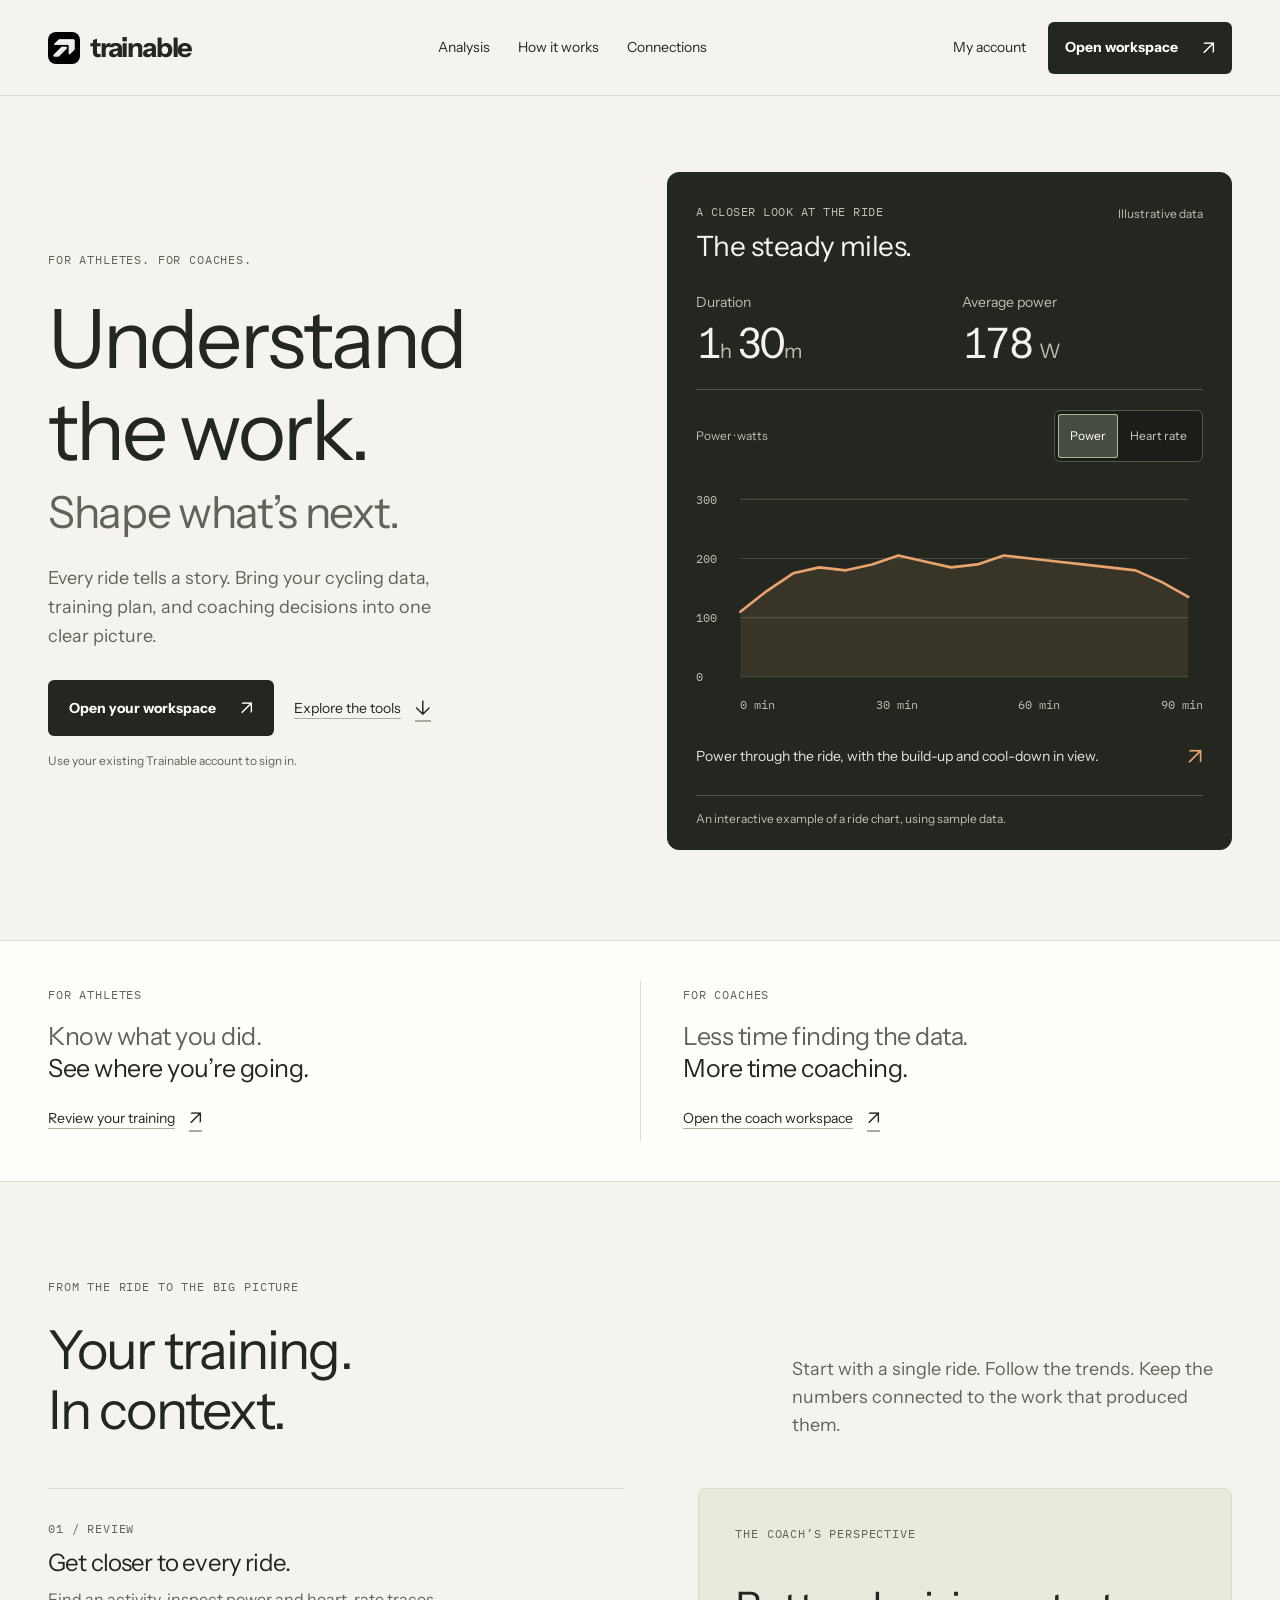
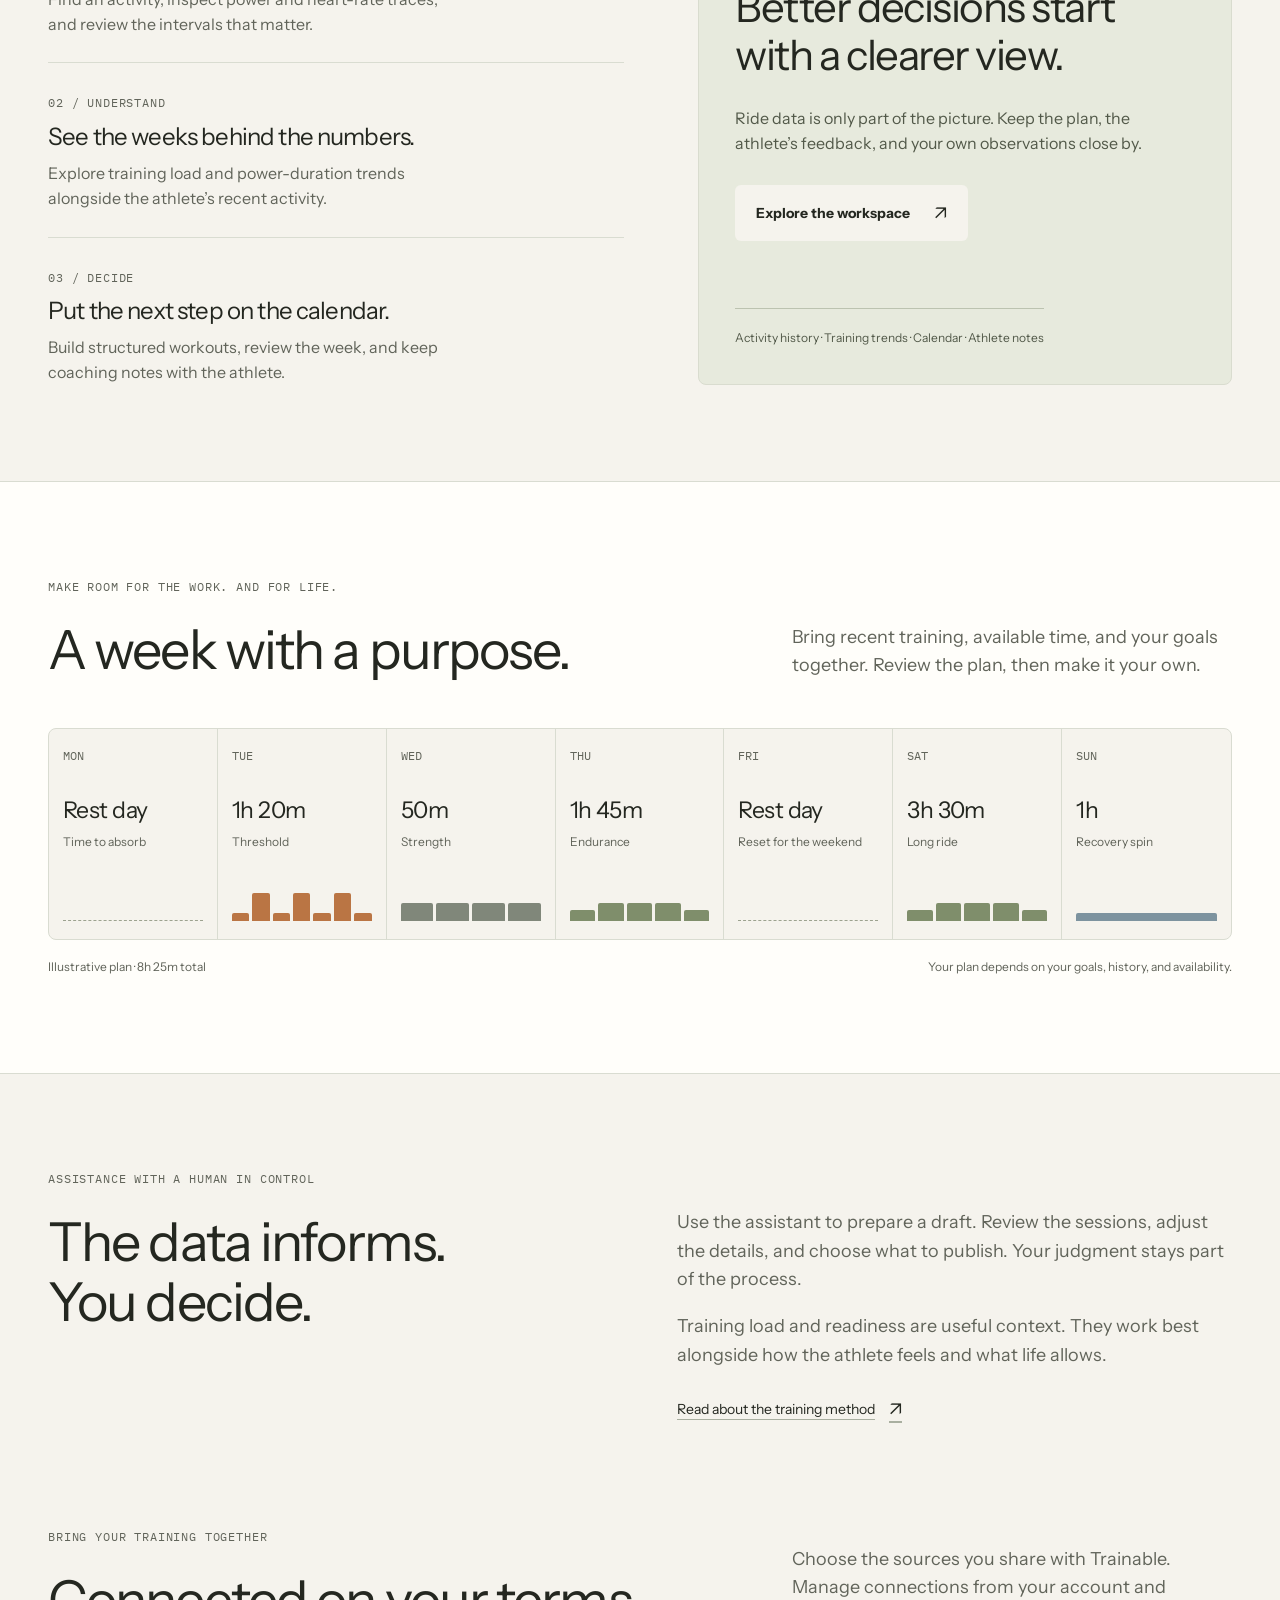
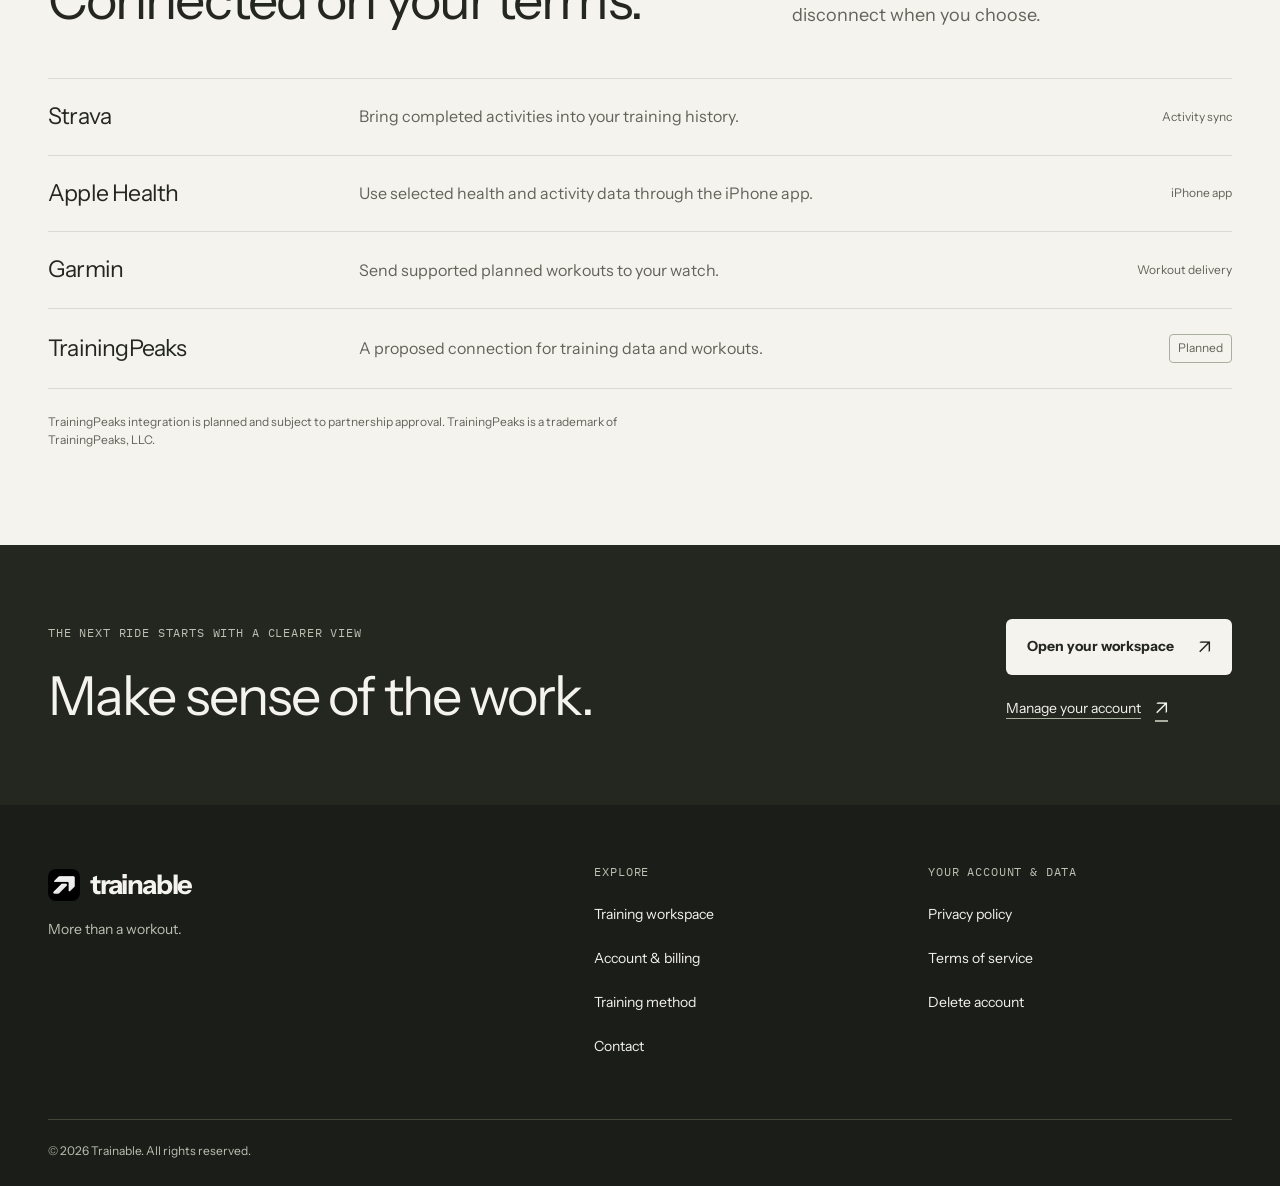
==== commit 8a5fbf6b: "Publish period charts and layout fixes from dc7301b with coach API v25" ====
--- a/index.html
+++ b/index.html
@@ -8,7 +8,7 @@
     <title>Trainable — Understand the work. Shape what’s next.</title>
     <link rel="icon" href="./assets/trainable-mark-dark.png" type="image/png" />
     <link rel="preload" href="./assets/fonts/InstrumentSans-Regular.ttf" as="font" type="font/ttf" crossorigin />
-    <link rel="stylesheet" href="./styles.css?v=20261026-1" />
+    <link rel="stylesheet" href="./styles.css?v=20261026-layout-3" />
     <script src="./home.js?v=20261026-1" defer></script>
   </head>
   <body class="home-page">
--- a/styles.css
+++ b/styles.css
@@ -42,19 +42,22 @@
 .header-workspace { min-height: 44px; padding: 10px 16px; }
 .header-cta { min-height: 44px; display: inline-flex; align-items: center; padding: 10px 16px; border: 1px solid var(--line); border-radius: 6px; font-size: 14px; }
 .mobile-menu { display: none; }
-.hero { display: grid; grid-template-columns: 1fr 1.04fr; gap: 54px; align-items: center; padding-top: 76px; padding-bottom: 90px; }
+.hero { display: grid; grid-template-columns: repeat(auto-fit, minmax(min(100%, 25em), 1fr)); gap: 54px; align-items: center; padding-top: 76px; padding-bottom: 90px; }
+.hero > div { min-width: 0; }
 .hero h1 span { display: block; margin-top: 12px; font-size: .54em; letter-spacing: -.03em; color: var(--soft); }
 .hero-copy { max-width: 410px; color: var(--soft); font-size: 18px; line-height: 1.6; margin-bottom: 30px; }
 .hero-actions { display: flex; align-items: center; gap: 20px; flex-wrap: wrap; }
 .hero-note { font-size: 12px; color: var(--soft); margin: 16px 0 0; }
 .ride-preview { margin: 0; min-width: 0; background: var(--carbon); color: var(--paper); border: 1px solid var(--carbon); border-radius: 12px; padding: 30px 28px 20px; }
-.preview-heading { display: flex; align-items: start; justify-content: space-between; gap: 14px; }
+.preview-heading { display: flex; flex-wrap: wrap; align-items: start; justify-content: space-between; gap: 14px; }
+.preview-heading > div { flex: 1 1 auto; min-width: 0; }
 .preview-heading .eyebrow { color: #bbc0b2; font-size: 12px; margin-bottom: 10px; letter-spacing: .04em; }
 .preview-heading h2 { font-size: 28px; letter-spacing: -.02em; margin: 0; }
-.sample-label { color: #bbc0b2; font-size: 12px; line-height: 1.5; text-align: right; max-width: 70px; padding-top: 2px; }
-.preview-stats { display: grid; grid-template-columns: 1fr 1fr; padding: 30px 0 22px; gap: 24px; }
+.sample-label { flex: none; min-width: 0; color: #bbc0b2; font-size: 12px; line-height: 1.5; text-align: right; max-width: 12ch; overflow-wrap: anywhere; padding-top: 2px; }
+.preview-stats { display: grid; grid-template-columns: repeat(2, minmax(0, 1fr)); padding: 30px 0 22px; gap: 24px; }
+.preview-stats > div { min-width: 0; }
 .preview-stats > div > span { color: #bbc0b2; font-size: 14px; display: block; margin-bottom: 5px; }
-.preview-stats strong { display: block; font-size: 42px; font-weight: 400; line-height: 1.15; letter-spacing: -.035em; font-variant-numeric: tabular-nums; white-space: nowrap; }
+.preview-stats strong { display: block; font-size: 42px; font-weight: 400; line-height: 1.15; letter-spacing: -.035em; font-variant-numeric: tabular-nums; white-space: normal; }
 .preview-stats strong span { font-size: 20px; color: #bbc0b2; }
 .chart-heading { border-top: 1px solid #505748; padding-top: 20px; display: flex; align-items: center; justify-content: space-between; flex-wrap: wrap; gap: 10px; }
 .chart-heading > span { font-size: 12px; color: #bbc0b2; }
